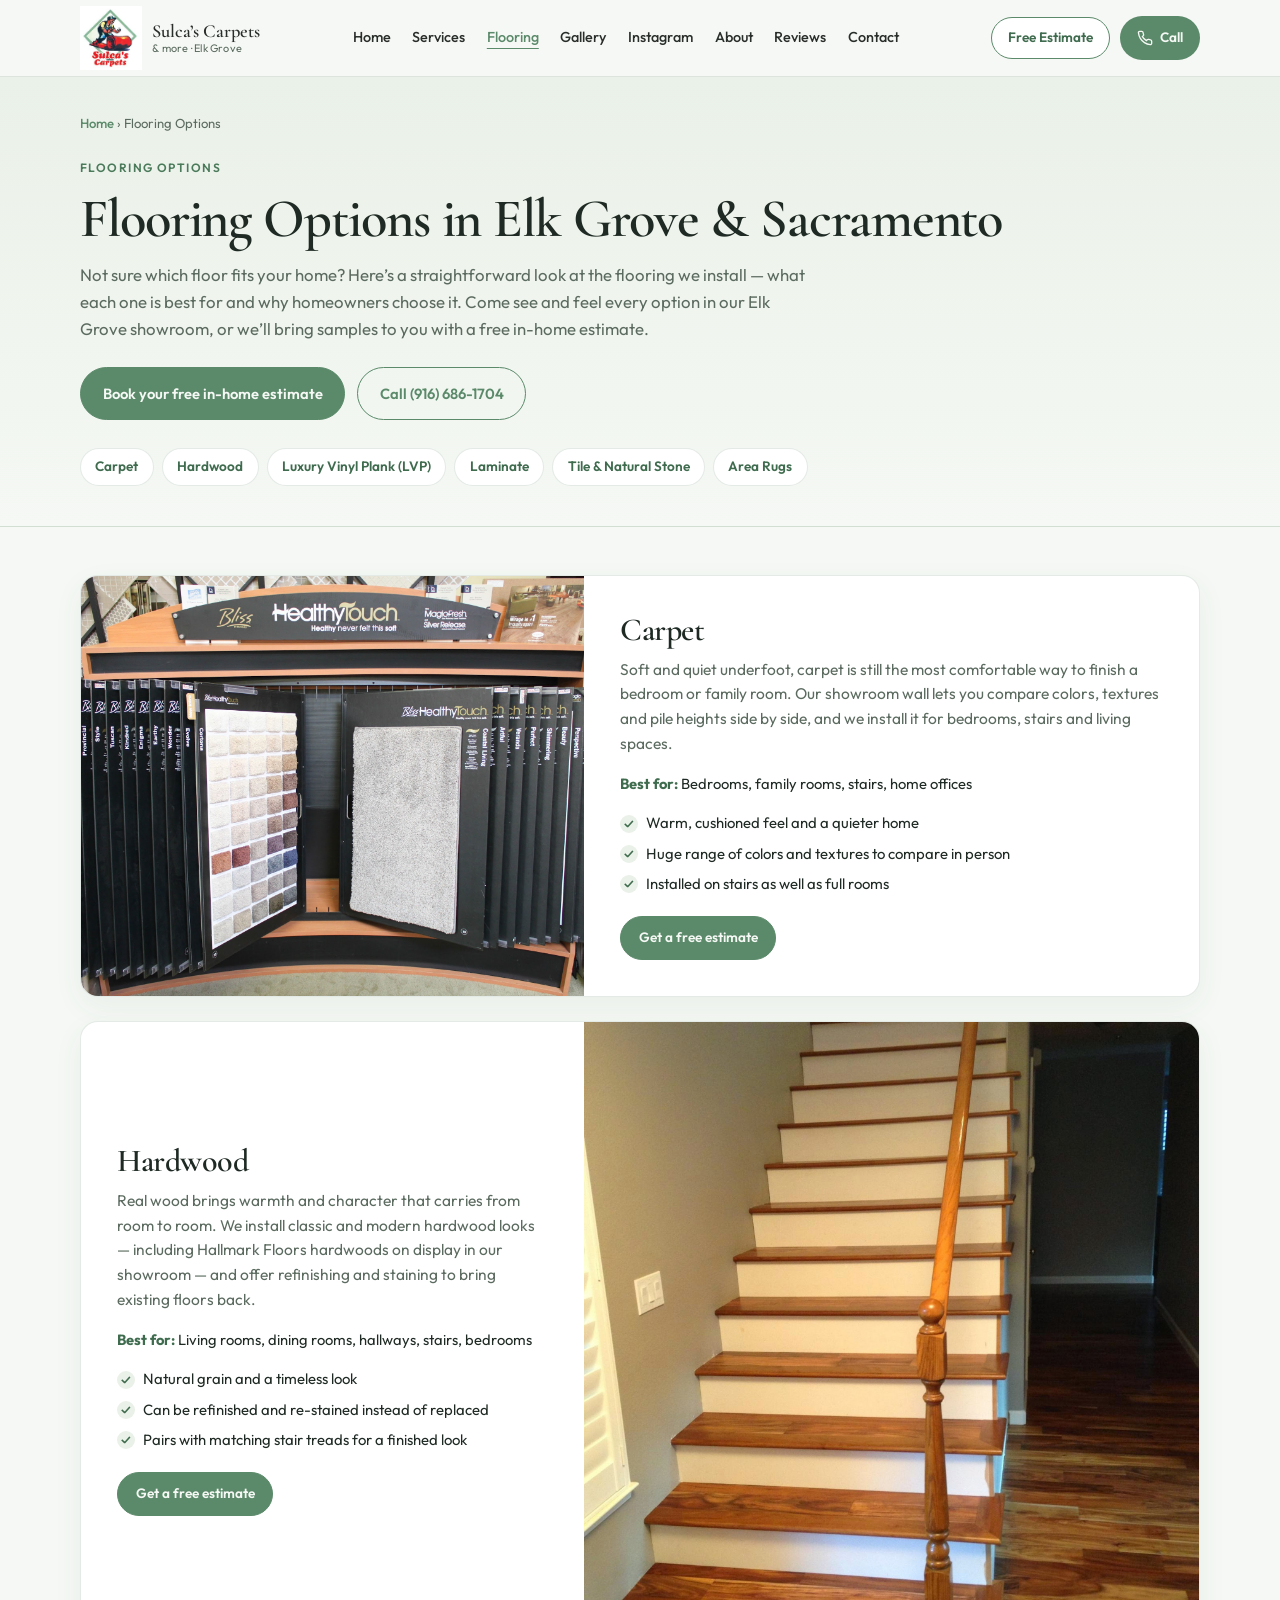
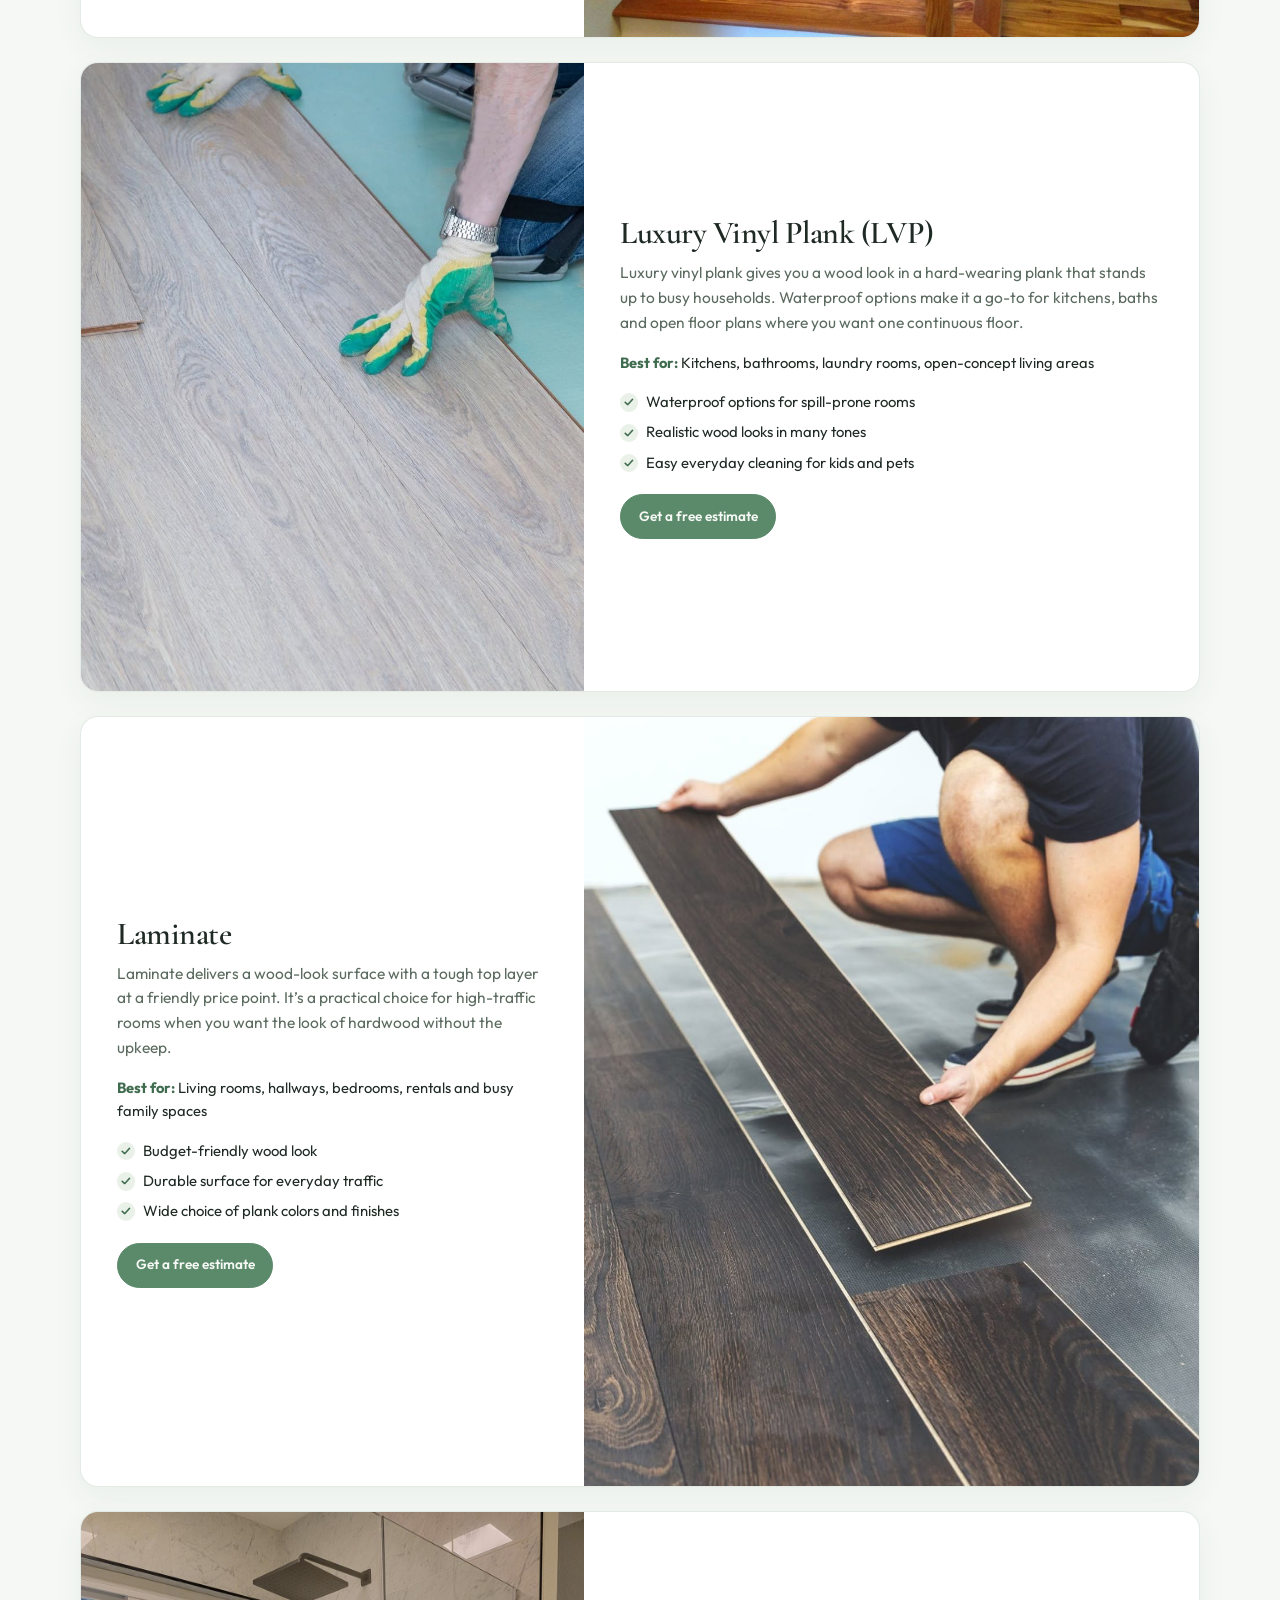
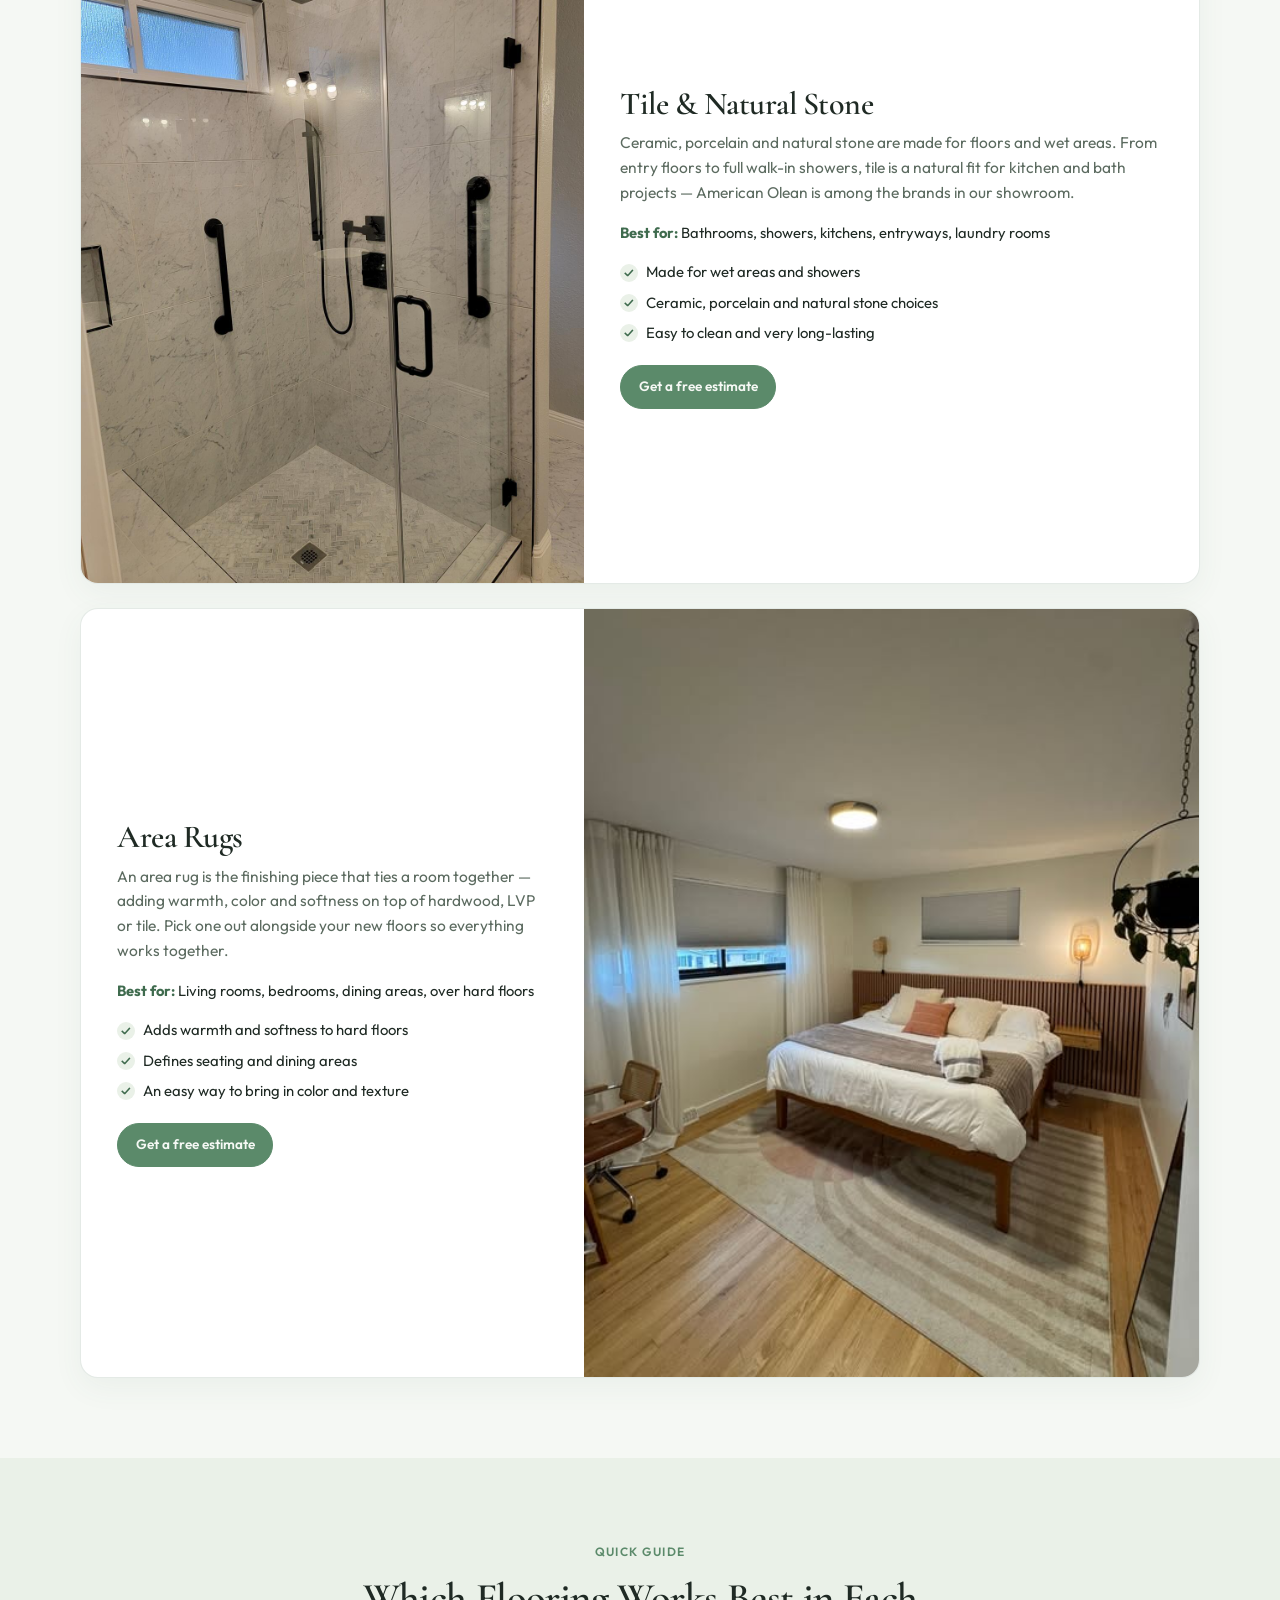
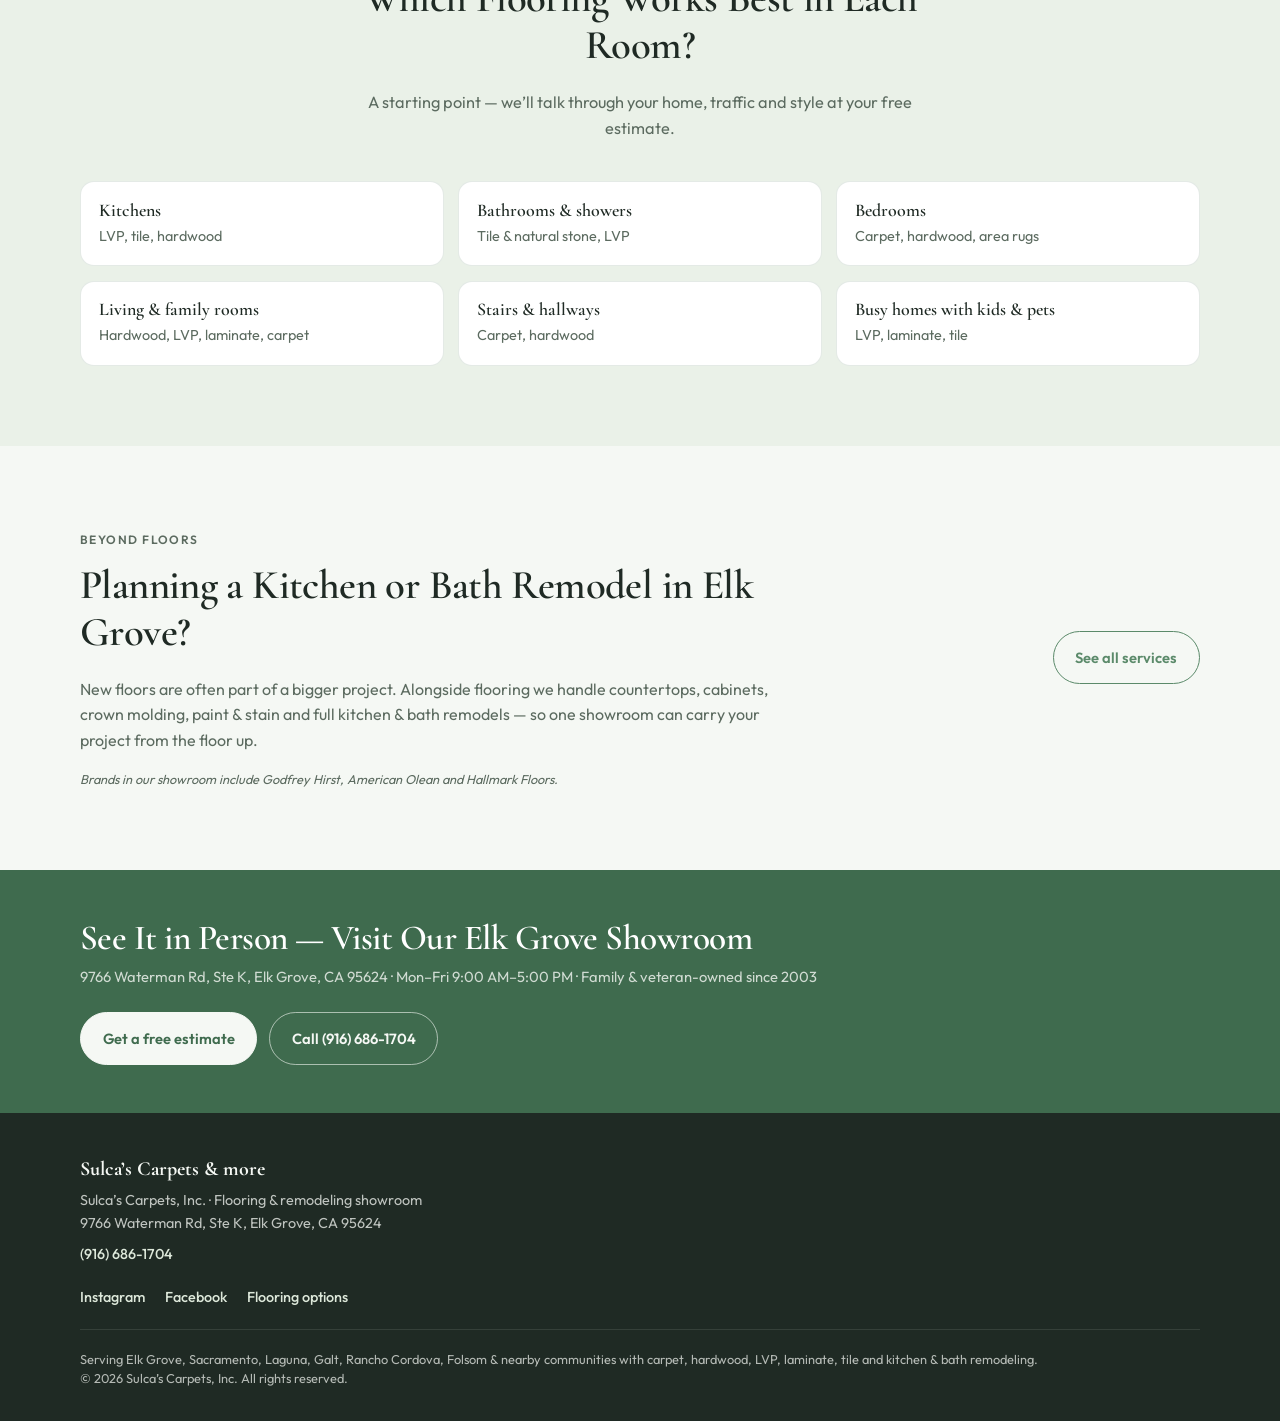
==== flooring.html @ c8765b87 "Add Flooring Options page, shared estimate-form binding, CTA styles, sitemap entry" ====
<!DOCTYPE html>
<html lang="en">
<head>
  <meta charset="UTF-8" />
  <meta name="viewport" content="width=device-width, initial-scale=1.0" />
  <meta name="referrer" content="strict-origin-when-cross-origin" />
  <!-- Remove this noindex tag when sulcascarpets.com is connected -->
  <meta name="robots" content="noindex" />
  <title>Flooring Options in Elk Grove &amp; Sacramento | Sulca's Carpets</title>
  <meta name="description" content="Compare carpet, hardwood, luxury vinyl plank, laminate, tile &amp; stone and area rugs at Sulca's Carpets in Elk Grove. Free in-home estimates across Sacramento." />
  <link rel="canonical" href="https://sulcascarpets.com/flooring.html" />

  <meta name="geo.region" content="US-CA" />
  <meta name="geo.placename" content="Elk Grove" />
  <meta name="geo.position" content="38.403346;-121.353083" />
  <meta name="ICBM" content="38.403346, -121.353083" />

  <meta property="og:type" content="website" />
  <meta property="og:site_name" content="Sulca's Carpets" />
  <meta property="og:locale" content="en_US" />
  <meta property="og:url" content="https://sulcascarpets.com/flooring.html" />
  <meta property="og:title" content="Flooring Options in Elk Grove &amp; Sacramento | Sulca's Carpets" />
  <meta property="og:description" content="Carpet, hardwood, LVP, laminate, tile &amp; stone and area rugs — what each floor is best for, from a family-owned Elk Grove showroom since 2003." />
  <meta property="og:image" content="https://sulcascarpets.com/images/hero-1.jpg" />
  <meta property="og:image:width" content="2000" />
  <meta property="og:image:height" content="1333" />
  <meta property="og:image:alt" content="Carpet sample wall in the Sulca's Carpets showroom in Elk Grove" />
  <meta name="twitter:card" content="summary_large_image" />
  <meta name="twitter:title" content="Flooring Options in Elk Grove &amp; Sacramento | Sulca's Carpets" />
  <meta name="twitter:description" content="Carpet, hardwood, LVP, laminate, tile &amp; stone and area rugs — what each floor is best for, from a family-owned Elk Grove showroom since 2003." />
  <meta name="twitter:image" content="https://sulcascarpets.com/images/hero-1.jpg" />

  <meta name="theme-color" content="#3f6b4e" />
  <link rel="icon" type="image/png" href="images/logo-sulcas.png" />
  <link rel="apple-touch-icon" href="images/logo-sulcas.png" />

  <script type="application/ld+json">
  {
    "@context": "https://schema.org",
    "@graph": [
      {
        "@type": "BreadcrumbList",
        "itemListElement": [
          {
            "@type": "ListItem",
            "position": 1,
            "name": "Home",
            "item": "https://sulcascarpets.com/"
          },
          {
            "@type": "ListItem",
            "position": 2,
            "name": "Flooring Options",
            "item": "https://sulcascarpets.com/flooring.html"
          }
        ]
      },
      {
        "@type": "Service",
        "@id": "https://sulcascarpets.com/flooring.html#service",
        "name": "Flooring sales & installation",
        "serviceType": "Flooring installation",
        "url": "https://sulcascarpets.com/flooring.html",
        "provider": {
          "@type": [
            "HomeAndConstructionBusiness",
            "FlooringContractor"
          ],
          "@id": "https://sulcascarpets.com/#business",
          "name": "Sulca's Carpets",
          "url": "https://sulcascarpets.com/",
          "telephone": "+1-916-686-1704",
          "address": {
            "@type": "PostalAddress",
            "streetAddress": "9766 Waterman Rd, Ste K",
            "addressLocality": "Elk Grove",
            "addressRegion": "CA",
            "postalCode": "95624",
            "addressCountry": "US"
          }
        },
        "areaServed": [
          {
            "@type": "City",
            "name": "Elk Grove, CA"
          },
          {
            "@type": "City",
            "name": "Sacramento, CA"
          },
          {
            "@type": "City",
            "name": "Laguna, CA"
          },
          {
            "@type": "City",
            "name": "Galt, CA"
          },
          {
            "@type": "City",
            "name": "Rancho Cordova, CA"
          },
          {
            "@type": "City",
            "name": "Folsom, CA"
          }
        ],
        "hasOfferCatalog": {
          "@type": "OfferCatalog",
          "name": "Flooring Options",
          "itemListElement": [
            {
              "@type": "Offer",
              "itemOffered": {
                "@type": "Service",
                "name": "Carpet",
                "description": "Soft and quiet underfoot, carpet is still the most comfortable way to finish a bedroom or family room. Our showroom wall lets you compare colors, textures and pile heights side by side, and we install it for bedrooms, stairs and living spaces.",
                "url": "https://sulcascarpets.com/flooring.html#carpet",
                "image": "https://sulcascarpets.com/images/hero-1.jpg"
              }
            },
            {
              "@type": "Offer",
              "itemOffered": {
                "@type": "Service",
                "name": "Hardwood",
                "description": "Real wood brings warmth and character that carries from room to room. We install classic and modern hardwood looks — including Hallmark Floors hardwoods on display in our showroom — and offer refinishing and staining to bring existing floors back.",
                "url": "https://sulcascarpets.com/flooring.html#hardwood",
                "image": "https://sulcascarpets.com/images/gallery-01.jpg"
              }
            },
            {
              "@type": "Offer",
              "itemOffered": {
                "@type": "Service",
                "name": "Luxury Vinyl Plank (LVP)",
                "description": "Luxury vinyl plank gives you a wood look in a hard-wearing plank that stands up to busy households. Waterproof options make it a go-to for kitchens, baths and open floor plans where you want one continuous floor.",
                "url": "https://sulcascarpets.com/flooring.html#lvp",
                "image": "https://sulcascarpets.com/images/fb-01.jpg"
              }
            },
            {
              "@type": "Offer",
              "itemOffered": {
                "@type": "Service",
                "name": "Laminate",
                "description": "Laminate delivers a wood-look surface with a tough top layer at a friendly price point. It’s a practical choice for high-traffic rooms when you want the look of hardwood without the upkeep.",
                "url": "https://sulcascarpets.com/flooring.html#laminate",
                "image": "https://sulcascarpets.com/images/fb-06.jpg"
              }
            },
            {
              "@type": "Offer",
              "itemOffered": {
                "@type": "Service",
                "name": "Tile & Natural Stone",
                "description": "Ceramic, porcelain and natural stone are made for floors and wet areas. From entry floors to full walk-in showers, tile is a natural fit for kitchen and bath projects — American Olean is among the brands in our showroom.",
                "url": "https://sulcascarpets.com/flooring.html#tile",
                "image": "https://sulcascarpets.com/images/gallery-06.jpg"
              }
            },
            {
              "@type": "Offer",
              "itemOffered": {
                "@type": "Service",
                "name": "Area Rugs",
                "description": "An area rug is the finishing piece that ties a room together — adding warmth, color and softness on top of hardwood, LVP or tile. Pick one out alongside your new floors so everything works together.",
                "url": "https://sulcascarpets.com/flooring.html#area-rugs",
                "image": "https://sulcascarpets.com/images/ig-04.jpg"
              }
            }
          ]
        }
      }
    ]
  }
  </script>
  <link rel="preconnect" href="https://fonts.googleapis.com" />
  <link rel="preconnect" href="https://fonts.gstatic.com" crossorigin />
  <link href="https://fonts.googleapis.com/css2?family=Cormorant+Garamond:ital,wght@0,500;0,600;0,700;1,500;1,600&family=Outfit:wght@300;400;500;600;700&display=swap" rel="stylesheet" />
  <link rel="stylesheet" href="styles.css?v=cta1" />
</head>
<body>
  <!-- Sticky header -->
  <header class="site-header" id="top">
    <div class="header-inner">
      <a href="index.html#home" class="logo" aria-label="Sulca's Carpets home">
        <img src="images/logo-sulcas.png" alt="Sulca's Carpets logo — Elk Grove flooring store" class="logo-img" width="306" height="317" />
        <span class="logo-text">
          <strong>Sulca’s Carpets</strong>
          <small>&amp; more · Elk Grove</small>
        </span>
      </a>

      <nav class="nav-desktop" aria-label="Primary">
        <a href="index.html#home">Home</a>
        <a href="index.html#services">Services</a>
        <a href="flooring.html" aria-current="page">Flooring</a>
        <a href="index.html#gallery">Gallery</a>
        <a href="index.html#instagram">Instagram</a>
        <a href="index.html#about">About</a>
        <a href="index.html#reviews">Reviews</a>
        <a href="index.html#contact">Contact</a>
      </nav>

      <div class="header-actions">
        <a class="btn btn-estimate" href="index.html#contact">Free Estimate</a>
        <a class="btn btn-call" href="tel:+19166861704">
          <svg width="16" height="16" viewBox="0 0 24 24" fill="none" stroke="currentColor" stroke-width="2" aria-hidden="true"><path d="M22 16.92v3a2 2 0 0 1-2.18 2 19.79 19.79 0 0 1-8.63-3.07 19.5 19.5 0 0 1-6-6 19.79 19.79 0 0 1-3.07-8.67A2 2 0 0 1 4.11 2h3a2 2 0 0 1 2 1.72c.127.96.361 1.903.7 2.81a2 2 0 0 1-.45 2.11L8.09 9.91a16 16 0 0 0 6 6l1.27-1.27a2 2 0 0 1 2.11-.45c.907.339 1.85.573 2.81.7A2 2 0 0 1 22 16.92z"/></svg>
          Call
        </a>
        <button class="nav-toggle" id="navToggle" aria-label="Open menu" aria-expanded="false" aria-controls="mobileNav">
          <span></span><span></span><span></span>
        </button>
      </div>
    </div>

    <nav class="nav-mobile" id="mobileNav" aria-label="Mobile" hidden>
      <a href="index.html#home">Home</a>
      <a href="index.html#services">Services</a>
      <a href="flooring.html" aria-current="page">Flooring</a>
      <a href="index.html#gallery">Gallery</a>
      <a href="index.html#instagram">Instagram</a>
      <a href="index.html#about">About</a>
      <a href="index.html#reviews">Reviews</a>
      <a href="index.html#contact">Contact</a>
      <a class="btn btn-outline btn-block" href="index.html#contact">Book a free in-home estimate</a>
      <a class="btn btn-primary btn-block" href="tel:+19166861704">Call (916) 686-1704</a>
    </nav>
  </header>

  <main>
    <!-- Page hero -->
    <section class="page-hero">
      <div class="container">
        <nav class="breadcrumb" aria-label="Breadcrumb">
          <a href="index.html">Home</a> <span aria-hidden="true">›</span> <span aria-current="page">Flooring Options</span>
        </nav>
        <p class="eyebrow">Flooring options</p>
        <h1>Flooring Options in Elk Grove &amp; Sacramento</h1>
        <p class="page-lead">
          Not sure which floor fits your home? Here’s a straightforward look at the flooring we install — what each one is
          best for and why homeowners choose it. Come see and feel every option in our Elk Grove showroom, or we’ll bring
          samples to you with a free in-home estimate.
        </p>
        <div class="page-hero-ctas">
          <a class="btn btn-primary" href="index.html#contact">Book your free in-home estimate</a>
          <a class="btn btn-outline" href="tel:+19166861704">Call (916) 686-1704</a>
        </div>
        <nav class="floor-chips" aria-label="Flooring types">
          <a href="#carpet">Carpet</a>
          <a href="#hardwood">Hardwood</a>
          <a href="#lvp">Luxury Vinyl Plank (LVP)</a>
          <a href="#laminate">Laminate</a>
          <a href="#tile">Tile &amp; Natural Stone</a>
          <a href="#area-rugs">Area Rugs</a>
        </nav>
      </div>
    </section>

    <!-- Flooring cards -->
    <section class="section floor-section">
      <div class="container floor-list">
        <article class="floor-card" id="carpet">
          <div class="floor-card-media">
            <img src="images/hero-1.jpg" alt="Carpet sample wall in the Sulca's Carpets flooring showroom, Elk Grove" loading="lazy" width="2000" height="1333" />
          </div>
          <div class="floor-card-body">
            <h2>Carpet</h2>
            <p>Soft and quiet underfoot, carpet is still the most comfortable way to finish a bedroom or family room. Our showroom wall lets you compare colors, textures and pile heights side by side, and we install it for bedrooms, stairs and living spaces.</p>
            <p class="floor-best"><strong>Best for:</strong> Bedrooms, family rooms, stairs, home offices</p>
            <ul class="floor-benefits">
                <li>Warm, cushioned feel and a quieter home</li>
                <li>Huge range of colors and textures to compare in person</li>
                <li>Installed on stairs as well as full rooms</li>
            </ul>
            <a class="btn btn-primary btn-sm" href="index.html#contact">Get a free estimate</a>
          </div>
        </article>
        <article class="floor-card" id="hardwood">
          <div class="floor-card-media">
            <img src="images/gallery-01.jpg" alt="Hardwood staircase and hallway flooring installed by Sulca's Carpets" loading="lazy" width="2000" height="2000" />
          </div>
          <div class="floor-card-body">
            <h2>Hardwood</h2>
            <p>Real wood brings warmth and character that carries from room to room. We install classic and modern hardwood looks — including Hallmark Floors hardwoods on display in our showroom — and offer refinishing and staining to bring existing floors back.</p>
            <p class="floor-best"><strong>Best for:</strong> Living rooms, dining rooms, hallways, stairs, bedrooms</p>
            <ul class="floor-benefits">
                <li>Natural grain and a timeless look</li>
                <li>Can be refinished and re-stained instead of replaced</li>
                <li>Pairs with matching stair treads for a finished look</li>
            </ul>
            <a class="btn btn-primary btn-sm" href="index.html#contact">Get a free estimate</a>
          </div>
        </article>
        <article class="floor-card" id="lvp">
          <div class="floor-card-media">
            <img src="images/fb-01.jpg" alt="Installer laying light gray luxury vinyl plank (LVP) flooring" loading="lazy" width="891" height="1113" />
          </div>
          <div class="floor-card-body">
            <h2>Luxury Vinyl Plank (LVP)</h2>
            <p>Luxury vinyl plank gives you a wood look in a hard-wearing plank that stands up to busy households. Waterproof options make it a go-to for kitchens, baths and open floor plans where you want one continuous floor.</p>
            <p class="floor-best"><strong>Best for:</strong> Kitchens, bathrooms, laundry rooms, open-concept living areas</p>
            <ul class="floor-benefits">
                <li>Waterproof options for spill-prone rooms</li>
                <li>Realistic wood looks in many tones</li>
                <li>Easy everyday cleaning for kids and pets</li>
            </ul>
            <a class="btn btn-primary btn-sm" href="index.html#contact">Get a free estimate</a>
          </div>
        </article>
        <article class="floor-card" id="laminate">
          <div class="floor-card-media">
            <img src="images/fb-06.jpg" alt="Dark wood-look plank flooring being installed" loading="lazy" width="1057" height="1321" />
          </div>
          <div class="floor-card-body">
            <h2>Laminate</h2>
            <p>Laminate delivers a wood-look surface with a tough top layer at a friendly price point. It’s a practical choice for high-traffic rooms when you want the look of hardwood without the upkeep.</p>
            <p class="floor-best"><strong>Best for:</strong> Living rooms, hallways, bedrooms, rentals and busy family spaces</p>
            <ul class="floor-benefits">
                <li>Budget-friendly wood look</li>
                <li>Durable surface for everyday traffic</li>
                <li>Wide choice of plank colors and finishes</li>
            </ul>
            <a class="btn btn-primary btn-sm" href="index.html#contact">Get a free estimate</a>
          </div>
        </article>
        <article class="floor-card" id="tile">
          <div class="floor-card-media">
            <img src="images/gallery-06.jpg" alt="Walk-in shower with marble tile from a bathroom remodel by Sulca's Carpets" loading="lazy" width="1200" height="1600" />
          </div>
          <div class="floor-card-body">
            <h2>Tile &amp; Natural Stone</h2>
            <p>Ceramic, porcelain and natural stone are made for floors and wet areas. From entry floors to full walk-in showers, tile is a natural fit for kitchen and bath projects — American Olean is among the brands in our showroom.</p>
            <p class="floor-best"><strong>Best for:</strong> Bathrooms, showers, kitchens, entryways, laundry rooms</p>
            <ul class="floor-benefits">
                <li>Made for wet areas and showers</li>
                <li>Ceramic, porcelain and natural stone choices</li>
                <li>Easy to clean and very long-lasting</li>
            </ul>
            <a class="btn btn-primary btn-sm" href="index.html#contact">Get a free estimate</a>
          </div>
        </article>
        <article class="floor-card" id="area-rugs">
          <div class="floor-card-media">
            <img src="images/ig-04.jpg" alt="Bedroom with light wood flooring and an area rug, flooring by Sulca's Carpets" loading="lazy" width="512" height="640" />
          </div>
          <div class="floor-card-body">
            <h2>Area Rugs</h2>
            <p>An area rug is the finishing piece that ties a room together — adding warmth, color and softness on top of hardwood, LVP or tile. Pick one out alongside your new floors so everything works together.</p>
            <p class="floor-best"><strong>Best for:</strong> Living rooms, bedrooms, dining areas, over hard floors</p>
            <ul class="floor-benefits">
                <li>Adds warmth and softness to hard floors</li>
                <li>Defines seating and dining areas</li>
                <li>An easy way to bring in color and texture</li>
            </ul>
            <a class="btn btn-primary btn-sm" href="index.html#contact">Get a free estimate</a>
          </div>
        </article>
      </div>
    </section>

    <!-- Room guide -->
    <section class="section section-alt">
      <div class="container">
        <header class="section-head">
          <p class="eyebrow">Quick guide</p>
          <h2>Which Flooring Works Best in Each Room?</h2>
          <p class="section-lead">A starting point — we’ll talk through your home, traffic and style at your free estimate.</p>
        </header>
        <div class="room-grid">
          <div class="room-card"><h3>Kitchens</h3><p>LVP, tile, hardwood</p></div>
          <div class="room-card"><h3>Bathrooms &amp; showers</h3><p>Tile &amp; natural stone, LVP</p></div>
          <div class="room-card"><h3>Bedrooms</h3><p>Carpet, hardwood, area rugs</p></div>
          <div class="room-card"><h3>Living &amp; family rooms</h3><p>Hardwood, LVP, laminate, carpet</p></div>
          <div class="room-card"><h3>Stairs &amp; hallways</h3><p>Carpet, hardwood</p></div>
          <div class="room-card"><h3>Busy homes with kids &amp; pets</h3><p>LVP, laminate, tile</p></div>
        </div>
      </div>
    </section>

    <!-- Remodel note -->
    <section class="section">
      <div class="container remodel-note">
        <div>
          <p class="eyebrow">Beyond floors</p>
          <h2>Planning a Kitchen or Bath Remodel in Elk Grove?</h2>
          <p>
            New floors are often part of a bigger project. Alongside flooring we handle countertops, cabinets, crown molding,
            paint &amp; stain and full kitchen &amp; bath remodels — so one showroom can carry your project from the floor up.
          </p>
          <p class="dealer-note left">Brands in our showroom include Godfrey Hirst, American Olean and Hallmark Floors.</p>
        </div>
        <a class="btn btn-outline" href="index.html#services">See all services</a>
      </div>
    </section>

    <!-- Closing CTA -->
    <section class="cta-band">
      <div class="container cta-band-inner">
        <div>
          <h2>See It in Person — Visit Our Elk Grove Showroom</h2>
          <p>9766 Waterman Rd, Ste K, Elk Grove, CA 95624 · Mon–Fri 9:00 AM–5:00 PM · Family &amp; veteran-owned since 2003</p>
        </div>
        <div class="cta-band-actions">
          <a class="btn btn-light" href="index.html#contact">Get a free estimate</a>
          <a class="btn btn-outline-light" href="tel:+19166861704">Call (916) 686-1704</a>
        </div>
      </div>
    </section>
  </main>

  <footer class="site-footer">
    <div class="container footer-inner">
      <div class="footer-brand">
        <strong>Sulca’s Carpets &amp; more</strong>
        <p>Sulca’s Carpets, Inc. · Flooring &amp; remodeling showroom<br />9766 Waterman Rd, Ste K, Elk Grove, CA 95624</p>
        <a href="tel:+19166861704">(916) 686-1704</a>
      </div>
      <div class="footer-social">
        <a href="https://www.instagram.com/sulcascarpets/" target="_blank" rel="noopener noreferrer">Instagram</a>
        <a href="https://www.facebook.com/sulcascarpets" target="_blank" rel="noopener noreferrer">Facebook</a>
        <a href="flooring.html">Flooring options</a>
      </div>
      <p class="footer-area">
        Serving Elk Grove, Sacramento, Laguna, Galt, Rancho Cordova, Folsom &amp; nearby communities with carpet,
        hardwood, LVP, laminate, tile and kitchen &amp; bath remodeling.<br />
        © <span id="year">2026</span> Sulca’s Carpets, Inc. All rights reserved.
      </p>
    </div>
  </footer>


  <script src="script.js?v=cta1"></script>
</body>
</html>
---- styles.css ----
/* Sulca’s Carpets — website styles
   Light sage green modern theme; soft sage accents, charcoal-green text */

:root {
  --cream: #f5f8f4;
  --cream-deep: #eaf1e8;
  --sand: #dde8da;
  --oak: #8fae94;
  --walnut: #4f6656;
  --charcoal: #2a2e2b;
  --ink: #1f2a24;
  --forest: #5b8a6a;
  --forest-deep: #3f6b4e;
  --moss: #a9c6a8;
  --gold: #4a7a5a;
  --white: #ffffff;
  --muted: #5c6b60;
  --line: rgba(63, 107, 78, 0.14);
  --shadow: 0 12px 40px rgba(63, 107, 78, 0.10);
  --radius: 14px;
  --header-h: 76px;
  --font-serif: "Cormorant Garamond", Georgia, serif;
  --font-sans: "Outfit", system-ui, sans-serif;
  --ease: cubic-bezier(0.22, 1, 0.36, 1);
}

*, *::before, *::after { box-sizing: border-box; }

html {
  scroll-behavior: smooth;
  scroll-padding-top: calc(var(--header-h) + 12px);
}

body {
  margin: 0;
  font-family: var(--font-sans);
  font-weight: 400;
  color: var(--ink);
  background: var(--cream);
  line-height: 1.6;
  -webkit-font-smoothing: antialiased;
  text-rendering: optimizeLegibility;
}

img { max-width: 100%; display: block; height: auto; }
a { color: var(--forest); text-decoration-thickness: 1px; text-underline-offset: 3px; }
a:hover { color: var(--forest-deep); }

h1, h2, h3 {
  font-family: var(--font-serif);
  font-weight: 600;
  line-height: 1.15;
  color: var(--ink);
  margin: 0 0 0.5em;
}

h1 { font-size: clamp(2.15rem, 6.5vw, 3.6rem); letter-spacing: -0.02em; }
h2 { font-size: clamp(1.75rem, 4.5vw, 2.55rem); letter-spacing: -0.015em; }
h3 { font-size: 1.25rem; }

p { margin: 0 0 1rem; }
p:last-child { margin-bottom: 0; }

.container {
  width: min(1120px, calc(100% - 2rem));
  margin-inline: auto;
}

/* —— Header —— */
.site-header {
  position: sticky;
  top: 0;
  z-index: 900;
  background: rgba(245, 248, 244, 0.94);
  backdrop-filter: blur(14px);
  -webkit-backdrop-filter: blur(14px);
  border-bottom: 1px solid var(--line);
}

.header-inner {
  width: min(1120px, calc(100% - 1.5rem));
  margin-inline: auto;
  display: flex;
  align-items: center;
  justify-content: space-between;
  gap: 1rem;
  min-height: var(--header-h);
}

.logo {
  display: flex;
  align-items: center;
  gap: 0.65rem;
  text-decoration: none;
  color: inherit;
}

.logo-img {
  height: 56px;
  width: auto;
  max-width: 72px;
  object-fit: contain;
  flex-shrink: 0;
  display: block;
}

@media (min-width: 700px) {
  .logo-img {
    height: 64px;
    max-width: 88px;
  }
}

.logo-text {
  display: flex;
  flex-direction: column;
  line-height: 1.15;
}

.logo-text strong {
  font-family: var(--font-serif);
  font-size: 1.15rem;
  font-weight: 600;
  color: var(--charcoal);
}

.logo-text small {
  font-size: 0.68rem;
  color: var(--muted);
  font-weight: 400;
  letter-spacing: 0.02em;
}

.nav-desktop {
  display: none;
  gap: 1.35rem;
}

.nav-desktop a {
  text-decoration: none;
  color: var(--charcoal);
  font-size: 0.9rem;
  font-weight: 500;
  transition: color 0.2s var(--ease);
}

.nav-desktop a:hover { color: var(--forest); }

.header-actions {
  display: flex;
  align-items: center;
  gap: 0.6rem;
}

.nav-toggle {
  width: 42px;
  height: 42px;
  border: 1px solid var(--line);
  border-radius: 10px;
  background: var(--white);
  display: flex;
  flex-direction: column;
  align-items: center;
  justify-content: center;
  gap: 5px;
  cursor: pointer;
  padding: 0;
}

.nav-toggle span {
  display: block;
  width: 18px;
  height: 2px;
  background: var(--charcoal);
  border-radius: 2px;
  transition: transform 0.25s var(--ease), opacity 0.2s;
}

.nav-toggle[aria-expanded="true"] span:nth-child(1) {
  transform: translateY(7px) rotate(45deg);
}
.nav-toggle[aria-expanded="true"] span:nth-child(2) { opacity: 0; }
.nav-toggle[aria-expanded="true"] span:nth-child(3) {
  transform: translateY(-7px) rotate(-45deg);
}

.nav-mobile {
  display: flex;
  flex-direction: column;
  gap: 0.25rem;
  padding: 0.5rem 1rem 1.25rem;
  border-top: 1px solid var(--line);
  background: var(--cream);
}

.nav-mobile[hidden] { display: none; }

.nav-mobile a:not(.btn) {
  text-decoration: none;
  color: var(--charcoal);
  font-weight: 500;
  padding: 0.75rem 0.5rem;
  border-radius: 8px;
}

.nav-mobile a:not(.btn):hover { background: var(--cream-deep); }

/* —— Buttons —— */
.btn {
  display: inline-flex;
  align-items: center;
  justify-content: center;
  gap: 0.45rem;
  font-family: var(--font-sans);
  font-size: 0.92rem;
  font-weight: 600;
  padding: 0.85rem 1.35rem;
  border-radius: 999px;
  border: 1.5px solid transparent;
  cursor: pointer;
  text-decoration: none;
  transition: background 0.2s var(--ease), color 0.2s, border-color 0.2s, transform 0.15s;
  white-space: nowrap;
}

.btn:active { transform: scale(0.98); }

.btn-primary {
  background: var(--forest);
  color: var(--cream);
  border-color: var(--forest);
}
.btn-primary:hover {
  background: var(--forest-deep);
  color: var(--cream);
  border-color: var(--forest-deep);
}

.btn-outline {
  background: transparent;
  color: var(--forest);
  border-color: var(--forest);
}
.btn-outline:hover {
  background: var(--forest);
  color: var(--cream);
}

.btn-ghost {
  background: transparent;
  color: var(--charcoal);
  border-color: var(--line);
}
.btn-ghost:hover { border-color: var(--charcoal); color: var(--ink); }

.btn-call {
  background: var(--forest);
  color: var(--cream);
  padding: 0.65rem 1rem;
  font-size: 0.85rem;
}
.btn-call:hover {
  background: var(--forest-deep);
  color: var(--cream);
}

.btn-sm { padding: 0.65rem 1.1rem; font-size: 0.85rem; }
.btn-block { width: 100%; }

/* —— Hero (split layout, arched photo) —— */
.hero {
  position: relative;
  background: var(--cream);
  padding: 3rem 0 4rem;
  overflow: hidden;
}

.hero-layout {
  display: grid;
  grid-template-columns: 1fr;
  gap: 3rem;
  align-items: center;
}

.hero-content { max-width: 600px; }

.eyebrow {
  display: inline-block;
  font-size: 0.75rem;
  font-weight: 600;
  letter-spacing: 0.12em;
  text-transform: uppercase;
  color: var(--gold);
  margin-bottom: 0.85rem;
}

.hero-eyebrow {
  display: flex;
  align-items: center;
  gap: 0.75rem;
  color: var(--forest-deep);
  font-size: 0.72rem;
  letter-spacing: 0.16em;
  margin-bottom: 1.25rem;
}
.hero-eyebrow::before {
  content: "";
  flex: 0 0 28px;
  height: 1px;
  background: var(--forest);
}

.hero-badge {
  display: flex;
  flex-wrap: wrap;
  align-items: center;
  gap: 0.6rem 0.9rem;
  margin: 0 0 1.4rem;
}
.hero-badge-pill {
  display: inline-flex;
  align-items: center;
  gap: 0.5rem;
  background: var(--forest-deep);
  color: #fff;
  font-weight: 700;
  font-size: 0.95rem;
  letter-spacing: 0.02em;
  padding: 0.5rem 1rem;
  border-radius: 999px;
  box-shadow: 0 4px 14px rgba(63,107,78,0.25);
}
.hero-badge-pill svg { color: #e8c766; flex: none; }
.hero-badge-since {
  font-size: 0.9rem;
  font-weight: 600;
  color: var(--forest-deep);
}

.hero h1 {
  font-size: clamp(2.5rem, 8.5vw, 4.15rem);
  font-weight: 600;
  line-height: 1.02;
  letter-spacing: -0.025em;
  color: var(--ink);
  margin-bottom: 1.25rem;
}
.hero h1 em {
  font-style: italic;
  font-weight: 600;
  color: var(--forest);
}

.hero-sub {
  font-size: 1.05rem;
  font-weight: 400;
  color: var(--muted);
  max-width: 32em;
  margin: 0 0 1.85rem;
}

.hero-ctas {
  display: flex;
  flex-wrap: wrap;
  gap: 0.75rem;
  margin-bottom: 1.75rem;
}
.hero-ctas .btn { border-radius: 6px; }
.hero .btn-outline {
  background: var(--white);
  color: var(--ink);
  border-color: var(--line);
}
.hero .btn-outline:hover {
  background: var(--forest);
  color: var(--cream);
  border-color: var(--forest);
}

.hero-address {
  display: flex;
  align-items: center;
  gap: 0.75rem;
  font-size: 0.85rem;
  color: var(--muted);
  margin: 0;
}
.hero-address strong {
  display: block;
  color: var(--ink);
  font-weight: 600;
  font-size: 0.85rem;
}
.hero-address-line { display: block; font-size: 0.82rem; }
.hero-address-icon {
  flex: 0 0 34px;
  width: 34px;
  height: 34px;
  border-radius: 50%;
  background: var(--sand);
  color: var(--forest-deep);
  display: grid;
  place-items: center;
}

.hero-media {
  position: relative;
  padding: 18px 0 0 18px;
  margin-bottom: 1.5rem;
}
.hero-arch {
  position: absolute;
  top: 0;
  left: 0;
  right: 18px;
  bottom: 18px;
  border: 1.5px solid var(--moss);
  border-radius: 240px 240px 16px 16px;
  pointer-events: none;
}
.hero-photo {
  position: relative;
  width: 100%;
  aspect-ratio: 4 / 3.4;
  object-fit: cover;
  border-radius: 240px 240px 16px 16px;
  box-shadow: var(--shadow);
}
.hero-rating {
  position: absolute;
  left: 0;
  bottom: -1.5rem;
  display: flex;
  flex-direction: column;
  gap: 0.2rem;
  background: var(--white);
  border-radius: 10px;
  padding: 1rem 1.15rem;
  min-width: 170px;
  box-shadow: 0 18px 40px rgba(31, 42, 36, 0.16);
}
.hero-stars {
  color: var(--forest);
  font-size: 0.85rem;
  letter-spacing: 0.12em;
}
.hero-rating strong {
  font-family: var(--font-serif);
  font-size: 1.45rem;
  line-height: 1.1;
  color: var(--ink);
}
.hero-rating-caption { font-size: 0.78rem; color: var(--muted); }

@media (max-width: 820px) {
  .hero-photo { border-radius: 160px 160px 14px 14px; }
  .hero-arch { border-radius: 160px 160px 14px 14px; }
  .hero-rating { min-width: 0; padding: 0.8rem 1rem; }
  .hero-rating strong { font-size: 1.25rem; }
  .hero-badge-pill { font-size: 0.85rem; padding: 0.45rem 0.85rem; }
  .hero-badge-since { font-size: 0.8rem; }
}

@media (min-width: 821px) {
  .hero { padding: 3.5rem 0 4.5rem; }
  .hero-content { max-width: 620px; }
  .hero-layout {
    grid-template-columns: 1.25fr 1fr;
    gap: 3rem;
  }
  .hero-media { margin-bottom: 0; padding: 22px 0 0 22px; }
  .hero-arch { right: 22px; bottom: 22px; }
  .hero-photo { aspect-ratio: 4 / 4.2; max-height: 600px; }
  .hero-rating { left: -2rem; bottom: 2.5rem; }
}

/* —— Trust strip —— */
.trust-strip {
  background: var(--cream-deep);
  color: var(--ink);
  border-top: 1px solid var(--line);
  border-bottom: 1px solid var(--line);
  padding: 1.75rem 0;
}

.trust-grid {
  display: grid;
  grid-template-columns: 1fr 1fr;
  gap: 1.25rem 1rem;
  text-align: center;
}

.trust-value {
  display: block;
  font-family: var(--font-serif);
  font-size: 1.45rem;
  font-weight: 600;
  color: var(--forest-deep);
}

.trust-label {
  display: block;
  font-size: 0.78rem;
  color: var(--muted);
  margin-top: 0.15rem;
}

/* —— Sections —— */
.section {
  padding: 4rem 0;
}

.section-alt {
  background: var(--cream-deep);
}

.section-head {
  text-align: center;
  max-width: 36rem;
  margin: 0 auto 2.5rem;
}

.section-head.left {
  text-align: left;
  margin-left: 0;
  margin-right: 0;
}

.section-head .eyebrow { color: var(--forest); }

.section-lead {
  color: var(--muted);
  font-size: 1.02rem;
  margin: 0;
}

/* —— Services —— */
.services-grid {
  display: grid;
  grid-template-columns: 1fr;
  gap: 1rem;
}

.service-card {
  background: var(--white);
  border: 1px solid var(--line);
  border-radius: var(--radius);
  padding: 1.35rem 1.25rem;
  transition: box-shadow 0.25s var(--ease), transform 0.25s var(--ease);
}

.service-card:hover {
  box-shadow: var(--shadow);
  transform: translateY(-2px);
}

.service-icon {
  width: 42px;
  height: 42px;
  border-radius: 10px;
  background: var(--cream-deep);
  color: var(--forest);
  display: grid;
  place-items: center;
  font-size: 1.1rem;
  margin-bottom: 0.85rem;
}

.service-card h3 { margin-bottom: 0.35rem; }
.service-card p {
  font-size: 0.92rem;
  color: var(--muted);
  margin: 0;
}

.service-card-cta {
  background: linear-gradient(145deg, var(--forest), var(--forest-deep));
  color: var(--cream);
  border: none;
  display: flex;
  flex-direction: column;
  justify-content: center;
}

.service-card-cta h3 { color: var(--white); }
.service-card-cta p { color: rgba(245, 248, 244, 0.8); margin-bottom: 1rem; }
.service-card-cta .btn-primary {
  background: var(--cream);
  color: var(--forest-deep);
  border-color: var(--cream);
  align-self: flex-start;
}
.service-card-cta .btn-primary:hover {
  background: var(--sand);
  border-color: var(--sand);
}

.dealer-note {
  text-align: center;
  font-size: 0.8rem;
  color: var(--muted);
  margin-top: 1.75rem;
  font-style: italic;
}


/* —— Instagram —— */
.ig-actions {
  display: flex;
  flex-wrap: wrap;
  gap: 0.75rem;
  justify-content: center;
  margin: 0 0 2rem;
}
.ig-embed-grid {
  display: flex;
  flex-wrap: wrap;
  gap: 1.25rem;
  justify-content: center;
  margin-bottom: 2rem;
}
.ig-embed-grid blockquote {
  min-height: 120px;
}
.ig-fallback-label {
  text-align: center;
  font-size: 0.85rem;
  color: var(--muted);
  margin: 0 0 1rem;
}
.ig-local-grid {
  display: grid;
  grid-template-columns: repeat(2, 1fr);
  gap: 0.5rem;
}
@media (min-width: 700px) {
  .ig-local-grid { grid-template-columns: repeat(3, 1fr); gap: 0.75rem; }
}
.ig-tile {
  display: block;
  border-radius: 10px;
  overflow: hidden;
  aspect-ratio: 1;
  background: var(--sand);
  border: 1px solid var(--line);
}
.ig-tile img {
  width: 100%;
  height: 100%;
  object-fit: cover;
  transition: transform 0.4s var(--ease);
}
.ig-tile:hover img { transform: scale(1.05); }

/* —— Gallery —— */
.gallery-grid {
  display: grid;
  grid-template-columns: 1fr;
  gap: 1rem;
}

.gallery-item {
  margin: 0;
  border-radius: var(--radius);
  overflow: hidden;
  background: var(--sand);
  border: 1px solid var(--line);
}

.gallery-item img {
  width: 100%;
  aspect-ratio: 4 / 3;
  object-fit: cover;
  transition: transform 0.5s var(--ease);
}

.gallery-item:hover img { transform: scale(1.04); }

.gallery-item figcaption {
  padding: 0.75rem 1rem;
  font-size: 0.78rem;
  color: var(--muted);
  background: var(--white);
}

/* —— About —— */
.about-layout {
  display: grid;
  gap: 2rem;
}

.about-copy p { color: var(--charcoal); }

.about-card {
  background: var(--white);
  border: 1px solid var(--line);
  border-radius: calc(var(--radius) + 4px);
  padding: 1.75rem 1.5rem;
  box-shadow: var(--shadow);
  display: flex;
  flex-direction: column;
  gap: 0.85rem;
  align-self: start;
}

.about-card h3 {
  font-size: 1.45rem;
  margin: 0;
}

.about-card-address {
  font-size: 1rem;
  margin: 0;
}

.hours { margin: 0; font-size: 0.95rem; }
.service-area {
  margin-top: 1.25rem;
  color: var(--forest-deep);
}

.hours-note {
  font-size: 0.78rem;
  color: var(--muted);
  margin: 0;
}

.about-card .btn { align-self: stretch; }

/* —— Reviews —— */
.reviews-grid {
  display: grid;
  gap: 1rem;
}

.review-card {
  margin: 0;
  background: var(--white);
  border: 1px solid var(--line);
  border-radius: var(--radius);
  padding: 1.5rem 1.35rem;
  border-left: 3px solid var(--forest);
}

.stars {
  color: var(--gold);
  letter-spacing: 0.08em;
  font-size: 0.95rem;
  margin-bottom: 0.65rem;
}

.review-card p {
  font-family: var(--font-serif);
  font-size: 1.15rem;
  font-style: italic;
  color: var(--charcoal);
  margin-bottom: 0.85rem;
}

.review-card footer {
  font-size: 0.8rem;
  color: var(--muted);
  font-style: normal;
  font-family: var(--font-sans);
}

/* —— Contact —— */
.contact-layout {
  display: grid;
  gap: 2rem;
}

.contact-block h3 { margin-bottom: 0.5rem; }
.contact-block a { font-weight: 500; }

.map-wrap {
  border-radius: var(--radius);
  overflow: hidden;
  border: 1px solid var(--line);
  margin-top: 1.25rem;
  aspect-ratio: 16 / 11;
  background: var(--sand);
}

.map-wrap iframe {
  width: 100%;
  height: 100%;
  border: 0;
  display: block;
}

.social-row {
  display: flex;
  gap: 1.25rem;
  margin-top: 1.25rem;
}

.social-row a {
  font-weight: 600;
  text-decoration: none;
  color: var(--forest);
}
.social-row a:hover { text-decoration: underline; }

.estimate-form {
  background: var(--white);
  border: 1px solid var(--line);
  border-radius: calc(var(--radius) + 4px);
  padding: 1.75rem 1.35rem;
  box-shadow: var(--shadow);
  display: flex;
  flex-direction: column;
  gap: 1rem;
}

.estimate-form h3 { margin: 0; }

.form-note {
  font-size: 0.8rem;
  color: var(--muted);
  margin: -0.35rem 0 0;
}

.estimate-form label {
  display: flex;
  flex-direction: column;
  gap: 0.4rem;
  font-size: 0.85rem;
  font-weight: 550;
  color: var(--charcoal);
}

.estimate-form input,
.estimate-form select,
.estimate-form textarea {
  font-family: var(--font-sans);
  font-size: 1rem;
  font-weight: 400;
  padding: 0.75rem 0.9rem;
  border: 1.5px solid var(--line);
  border-radius: 10px;
  background: var(--cream);
  color: var(--ink);
  transition: border-color 0.2s, box-shadow 0.2s;
}

.estimate-form input:focus,
.estimate-form select:focus,
.estimate-form textarea:focus {
  outline: none;
  border-color: var(--forest);
  box-shadow: 0 0 0 3px rgba(91, 138, 106, 0.25);
  background: var(--white);
}

.estimate-form textarea { resize: vertical; min-height: 100px; }

.estimate-form input.is-invalid,
.estimate-form select.is-invalid {
  border-color: #a33;
}

/* —— Footer —— */
.site-footer {
  background: var(--ink);
  color: rgba(245, 248, 244, 0.75);
  padding: 2.5rem 0 2rem;
  font-size: 0.9rem;
}

.footer-inner {
  display: flex;
  flex-direction: column;
  gap: 1.25rem;
}

.footer-brand strong {
  display: block;
  font-family: var(--font-serif);
  font-size: 1.25rem;
  color: var(--cream);
  margin-bottom: 0.25rem;
}

.footer-brand p { margin: 0 0 0.5rem; }
.footer-brand a,
.footer-social a {
  color: var(--sand);
  text-decoration: none;
  font-weight: 500;
}
.footer-brand a:hover,
.footer-social a:hover { color: var(--cream); text-decoration: underline; }

.footer-social {
  display: flex;
  gap: 1.25rem;
}

.footer-area {
  font-size: 0.8rem;
  color: rgba(245, 248, 244, 0.7);
  border-top: 1px solid rgba(245, 248, 244, 0.1);
  padding-top: 1.25rem;
  margin: 0;
  line-height: 1.5;
}

/* —— Toast —— */
.toast {
  position: fixed;
  bottom: 1.25rem;
  left: 50%;
  transform: translateX(-50%) translateY(120%);
  z-index: 1100;
  width: min(420px, calc(100% - 2rem));
  background: var(--forest-deep);
  color: var(--cream);
  padding: 1rem 1.25rem;
  border-radius: 12px;
  font-size: 0.9rem;
  box-shadow: 0 16px 48px rgba(0, 0, 0, 0.25);
  transition: transform 0.4s var(--ease);
  text-align: center;
  line-height: 1.45;
}

.toast[hidden] { display: block; visibility: hidden; pointer-events: none; }

.toast.is-visible {
  transform: translateX(-50%) translateY(0);
  visibility: visible;
}

/* —— Responsive —— */
@media (min-width: 640px) {
  .trust-grid { grid-template-columns: repeat(4, 1fr); gap: 1rem; }
  .services-grid { grid-template-columns: repeat(2, 1fr); }
  .gallery-grid { grid-template-columns: repeat(2, 1fr); }
  .reviews-grid { grid-template-columns: repeat(2, 1fr); }
}

@media (min-width: 900px) {
  .nav-desktop { display: flex; }
  .nav-toggle { display: none; }
  .nav-mobile { display: none !important; }

  .services-grid { grid-template-columns: repeat(3, 1fr); }
  .gallery-grid { grid-template-columns: repeat(4, 1fr); }
  .about-layout {
    grid-template-columns: 1.4fr 0.85fr;
    align-items: start;
    gap: 3rem;
  }
  .contact-layout {
    grid-template-columns: 1fr 1fr;
    gap: 2.5rem;
    align-items: start;
  }
  .section { padding: 5rem 0; }
}

@media (min-width: 1100px) {
  .gallery-item:nth-child(1),
  .gallery-item:nth-child(6) {
    grid-column: span 2;
  }
  .gallery-item:nth-child(1) img,
  .gallery-item:nth-child(6) img {
    aspect-ratio: 16 / 9;
  }
}

@media (prefers-reduced-motion: reduce) {
  html { scroll-behavior: auto; }
  *, *::before, *::after {
    transition-duration: 0.01ms !important;
    animation-duration: 0.01ms !important;
  }
}

/* —— Estimate form extras —— */
.form-honey {
  position: absolute !important;
  left: -10000px;
  width: 1px;
  height: 1px;
  overflow: hidden;
}
.estimate-form { position: relative; }
.estimate-form .req { color: var(--forest-deep); }
.estimate-form button[disabled] { opacity: 0.65; cursor: progress; }
.toast.is-error { background: #8a2f2f; }

/* ============================================================
   CTA update (v=cta1): header estimate pill, hero estimate card,
   stat band, flooring promo, how-it-works steps
   ============================================================ */
.btn-estimate {
  display: none;
  background: var(--white);
  color: var(--forest-deep);
  border-color: var(--forest);
  padding: 0.6rem 1rem;
  font-size: 0.85rem;
}
.btn-estimate:hover { background: var(--forest-deep); color: var(--cream); border-color: var(--forest-deep); }
@media (min-width: 1100px) { .btn-estimate { display: inline-flex; } }
.nav-mobile .btn-block + .btn-block { margin-top: 0.5rem; }
.nav-mobile .btn-outline { margin-top: 0.5rem; }

/* Hero tweaks */
.hero-content { display: flex; flex-direction: column; }
.hero-content > * { min-width: 0; }
.hero-sub { margin-bottom: 1.4rem; }

.hero-estimate {
  position: relative;
  background: var(--white);
  border: 1px solid var(--line);
  border-radius: 16px;
  box-shadow: 0 18px 44px rgba(31, 42, 36, 0.12);
  padding: 1.15rem 1.15rem 1rem;
  margin: 0 0 1.5rem;
}
.hero-estimate::before {
  content: "";
  position: absolute;
  inset: 0 auto 0 0;
  width: 5px;
  border-radius: 16px 0 0 16px;
  background: var(--forest);
}
.hero-estimate-head h2 {
  font-size: 1.4rem;
  margin: 0 0 0.15rem;
  color: var(--forest-deep);
}
.hero-estimate-head p {
  font-size: 0.85rem;
  color: var(--muted);
  margin: 0 0 0.85rem;
}
.hero-estimate-grid {
  display: grid;
  grid-template-columns: 1fr;
  gap: 0.6rem;
}
.hero-estimate label {
  display: flex;
  flex-direction: column;
  gap: 0.25rem;
  font-size: 0.78rem;
  font-weight: 600;
  color: var(--charcoal);
}
.hero-estimate input,
.hero-estimate select {
  font: inherit;
  font-size: 0.95rem;
  font-weight: 400;
  padding: 0.65rem 0.8rem;
  border: 1px solid var(--line);
  border-radius: 10px;
  background: var(--cream);
  color: var(--ink);
  width: 100%;
  min-width: 0;
}
.hero-estimate input:focus,
.hero-estimate select:focus {
  outline: 2px solid var(--moss);
  outline-offset: 1px;
  border-color: var(--forest);
}
.hero-estimate input.is-invalid,
.hero-estimate select.is-invalid { border-color: #b3261e; background: #fff6f5; }
.hero-estimate .req { color: var(--forest-deep); }
.hero-estimate-btn { border-radius: 10px; width: 100%; padding: 0.8rem 1rem; }
.hero-estimate button[disabled] { opacity: 0.65; cursor: progress; }
.hero-estimate-alt {
  margin: 0.75rem 0 0;
  font-size: 0.85rem;
  color: var(--muted);
  display: flex;
  flex-wrap: wrap;
  gap: 0.25rem 0.5rem;
}
.hero-estimate-alt a { font-weight: 600; }

@media (max-width: 820px) {
  .hero { padding-top: 1.75rem; }
  .hero-badge { margin-bottom: 1rem; }
  .hero h1 { font-size: clamp(2.1rem, 9vw, 2.6rem); margin-bottom: 1rem; }
  /* Estimate card right under the headline on phones; intro copy follows it */
  .hero-estimate { order: 3; }
  .hero-sub { order: 4; font-size: 0.98rem; }
  .hero-address { order: 5; }
}
@media (min-width: 560px) {
  .hero-estimate-grid { grid-template-columns: 1fr 1fr; }
  .hero-estimate-btn { align-self: end; }
}
@media (min-width: 821px) {
  .hero { padding: 2.25rem 0 3.5rem; }
  .hero h1 { font-size: clamp(2.6rem, 4.3vw, 3.35rem); margin-bottom: 0.9rem; }
  .hero-layout { align-items: start; }
  .hero-media { margin-top: 0.5rem; }
  .hero-photo { max-height: 620px; }
}

/* Stat band (darker, full-width) */
.trust-strip {
  background: var(--forest-deep);
  border: 0;
  padding: 1.6rem 0;
}
.trust-strip .trust-value { color: var(--white); }
.trust-strip .trust-label { color: rgba(245, 248, 244, 0.78); }

/* Service card links + flooring promo */
.card-link {
  display: inline-block;
  margin-top: 0.7rem;
  font-size: 0.85rem;
  font-weight: 600;
  text-decoration: none;
}
.card-link:hover { text-decoration: underline; }
.flooring-promo {
  margin-top: 1.5rem;
  display: flex;
  flex-wrap: wrap;
  align-items: center;
  justify-content: space-between;
  gap: 1rem 1.5rem;
  background: var(--cream-deep);
  border: 1px solid var(--line);
  border-radius: var(--radius);
  padding: 1.35rem 1.5rem;
}
.flooring-promo h3 { margin: 0 0 0.25rem; }
.flooring-promo p { margin: 0; color: var(--muted); font-size: 0.92rem; max-width: 40rem; }

/* How it works */
.steps-grid {
  list-style: none;
  margin: 0;
  padding: 0;
  display: grid;
  grid-template-columns: 1fr;
  gap: 1rem;
}
.step-card {
  background: var(--white);
  border: 1px solid var(--line);
  border-radius: var(--radius);
  padding: 1.5rem 1.35rem;
}
.step-num {
  display: inline-block;
  font-family: var(--font-serif);
  font-size: 2rem;
  font-weight: 600;
  color: var(--forest);
  line-height: 1;
  margin-bottom: 0.6rem;
}
.step-card h3 { margin-bottom: 0.35rem; }
.step-card p { margin: 0; color: var(--muted); font-size: 0.93rem; }
.steps-cta {
  display: flex;
  flex-wrap: wrap;
  justify-content: center;
  gap: 0.75rem;
  margin-top: 2rem;
}
@media (min-width: 760px) { .steps-grid { grid-template-columns: repeat(3, 1fr); } }

.nav-desktop a[aria-current="page"] { color: var(--forest); text-decoration: underline; text-underline-offset: 6px; }
@media (max-width: 559px) { .hero-estimate-alt > span[aria-hidden] { display: none; } .hero-estimate-alt { flex-direction: column; } }

/* ============================================================
   Flooring Options page
   ============================================================ */
.page-hero {
  background: linear-gradient(180deg, var(--cream-deep), var(--cream));
  padding: 2.25rem 0 2.5rem;
  border-bottom: 1px solid var(--line);
}
.breadcrumb { font-size: 0.82rem; color: var(--muted); margin-bottom: 1.25rem; }
.breadcrumb a { text-decoration: none; font-weight: 500; }
.page-hero h1 { font-size: clamp(2.2rem, 6vw, 3.4rem); line-height: 1.05; margin-bottom: 0.9rem; }
.page-lead { color: var(--muted); font-size: 1.05rem; max-width: 46rem; margin-bottom: 1.5rem; }
.page-hero-ctas { display: flex; flex-wrap: wrap; gap: 0.75rem; margin-bottom: 1.75rem; }
.floor-chips { display: flex; flex-wrap: wrap; gap: 0.5rem; }
.floor-chips a {
  text-decoration: none;
  font-size: 0.85rem;
  font-weight: 600;
  color: var(--forest-deep);
  background: var(--white);
  border: 1px solid var(--line);
  border-radius: 999px;
  padding: 0.45rem 0.9rem;
}
.floor-chips a:hover { border-color: var(--forest); background: var(--cream-deep); }

.floor-section { padding-top: 3rem; }
.floor-list { display: grid; gap: 1.5rem; }
.floor-card {
  display: grid;
  grid-template-columns: 1fr;
  background: var(--white);
  border: 1px solid var(--line);
  border-radius: 18px;
  overflow: hidden;
  box-shadow: 0 10px 30px rgba(63, 107, 78, 0.06);
  scroll-margin-top: calc(var(--header-h) + 16px);
}
.floor-card-media img { width: 100%; height: 240px; object-fit: cover; }
.floor-card-body { padding: 1.5rem 1.4rem 1.6rem; }
.floor-card-body h2 { font-size: clamp(1.6rem, 3.5vw, 2rem); margin-bottom: 0.5rem; }
.floor-card-body > p { color: var(--muted); font-size: 0.97rem; }
.floor-best { color: var(--ink) !important; font-size: 0.92rem !important; }
.floor-best strong { color: var(--forest-deep); }
.floor-benefits { list-style: none; padding: 0; margin: 0 0 1.25rem; display: grid; gap: 0.4rem; }
.floor-benefits li { position: relative; padding-left: 1.6rem; font-size: 0.93rem; }
.floor-benefits li::before {
  content: "✓";
  position: absolute;
  left: 0;
  top: 0;
  width: 1.15rem;
  height: 1.15rem;
  border-radius: 50%;
  background: var(--cream-deep);
  color: var(--forest-deep);
  font-size: 0.72rem;
  font-weight: 700;
  display: grid;
  place-items: center;
  margin-top: 0.2rem;
}
@media (min-width: 820px) {
  .floor-card { grid-template-columns: 0.9fr 1.1fr; }
  .floor-card:nth-child(even) .floor-card-media { order: 2; }
  .floor-card-media img { height: 100%; min-height: 340px; }
  .floor-card-body { padding: 2.25rem 2.25rem; align-self: center; }
}

.room-grid { display: grid; grid-template-columns: 1fr 1fr; gap: 0.9rem; }
.room-card { background: var(--white); border: 1px solid var(--line); border-radius: var(--radius); padding: 1.1rem 1.1rem; }
.room-card h3 { font-size: 1.12rem; margin-bottom: 0.25rem; }
.room-card p { margin: 0; color: var(--muted); font-size: 0.9rem; }
@media (min-width: 820px) { .room-grid { grid-template-columns: repeat(3, 1fr); } }

.remodel-note {
  display: flex;
  flex-wrap: wrap;
  align-items: center;
  justify-content: space-between;
  gap: 1.5rem 2rem;
}
.remodel-note > div { max-width: 44rem; }
.remodel-note p { color: var(--muted); }
.dealer-note.left { text-align: left; margin-top: 0.75rem; }

.cta-band { background: var(--forest-deep); color: var(--cream); padding: 3rem 0; }
.cta-band-inner { display: flex; flex-wrap: wrap; align-items: center; justify-content: space-between; gap: 1.5rem 2rem; }
.cta-band h2 { color: var(--white); font-size: clamp(1.6rem, 3.5vw, 2.2rem); margin-bottom: 0.4rem; }
.cta-band p { margin: 0; color: rgba(245, 248, 244, 0.8); font-size: 0.92rem; }
.cta-band-actions { display: flex; flex-wrap: wrap; gap: 0.75rem; }
.btn-light { background: var(--cream); color: var(--forest-deep); border-color: var(--cream); }
.btn-light:hover { background: var(--white); color: var(--forest-deep); }
.btn-outline-light { background: transparent; color: var(--cream); border-color: rgba(245, 248, 244, 0.6); }
.btn-outline-light:hover { background: var(--cream); color: var(--forest-deep); }
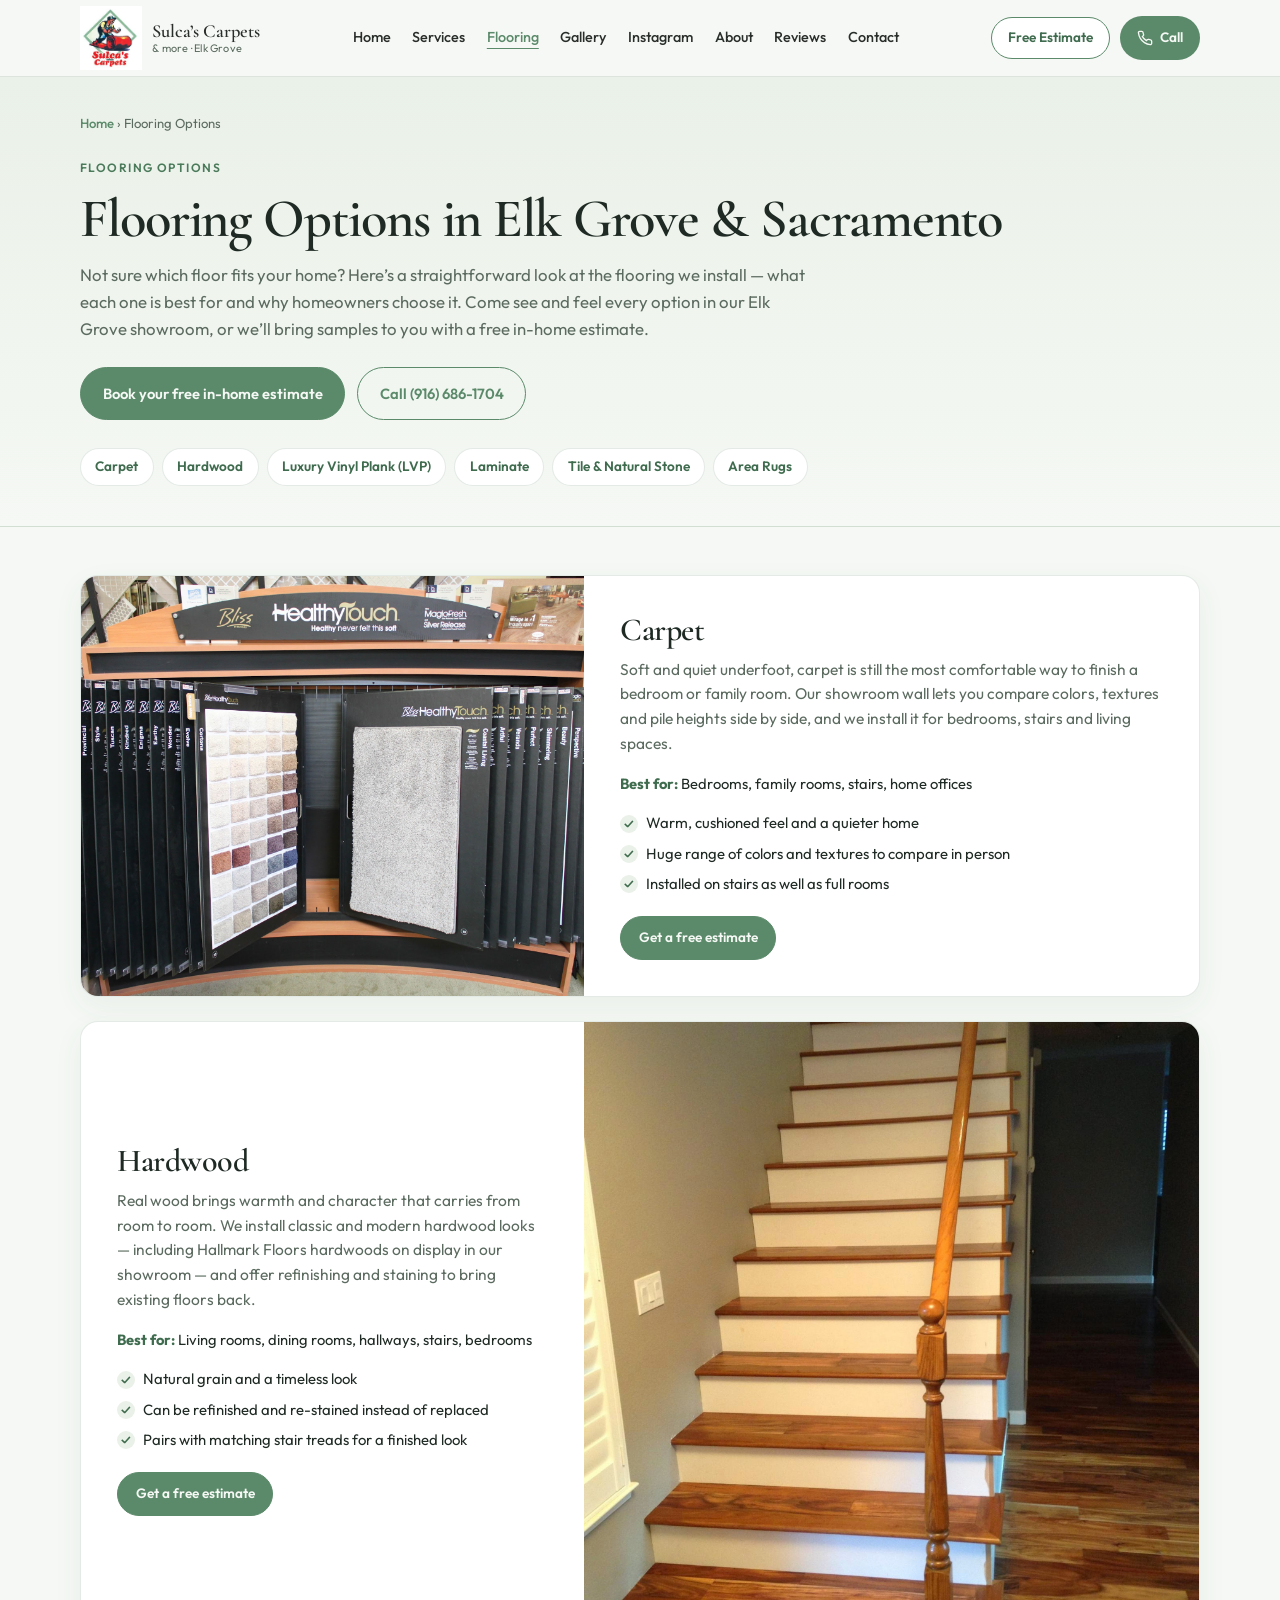
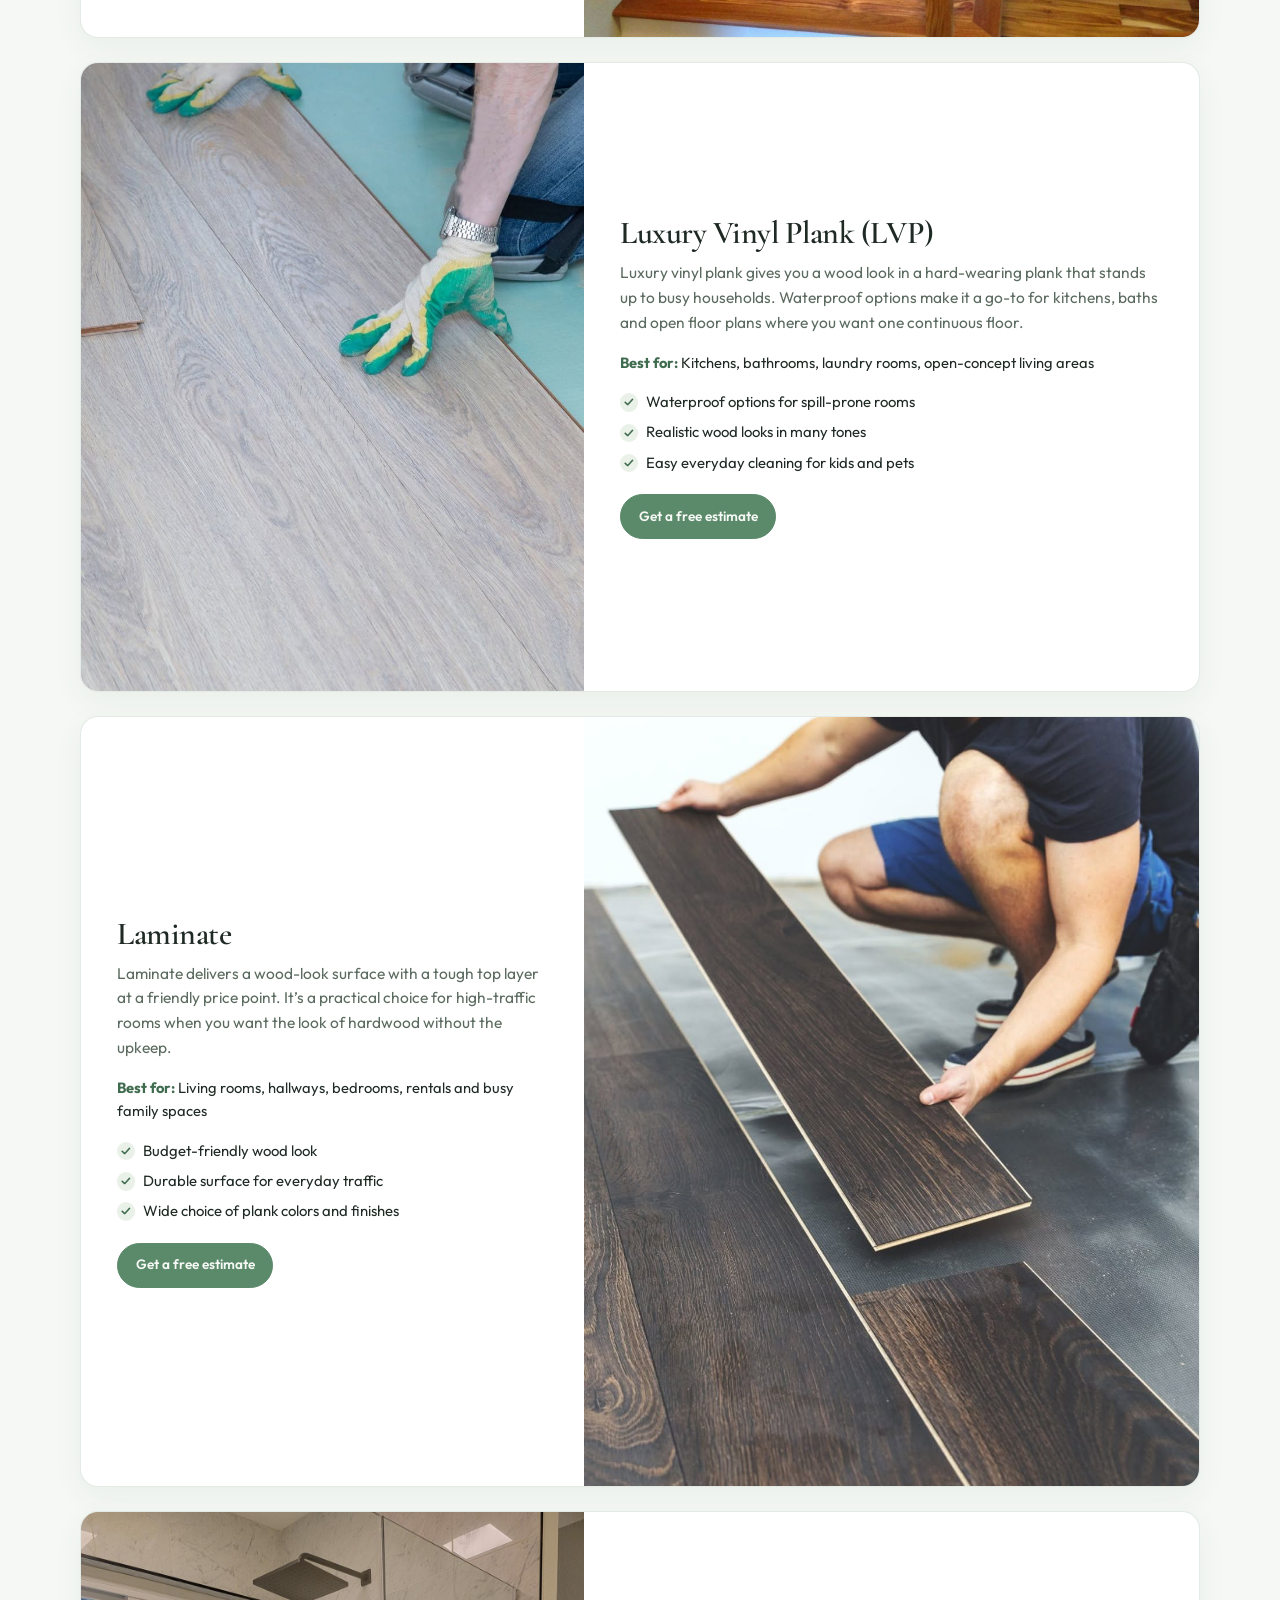
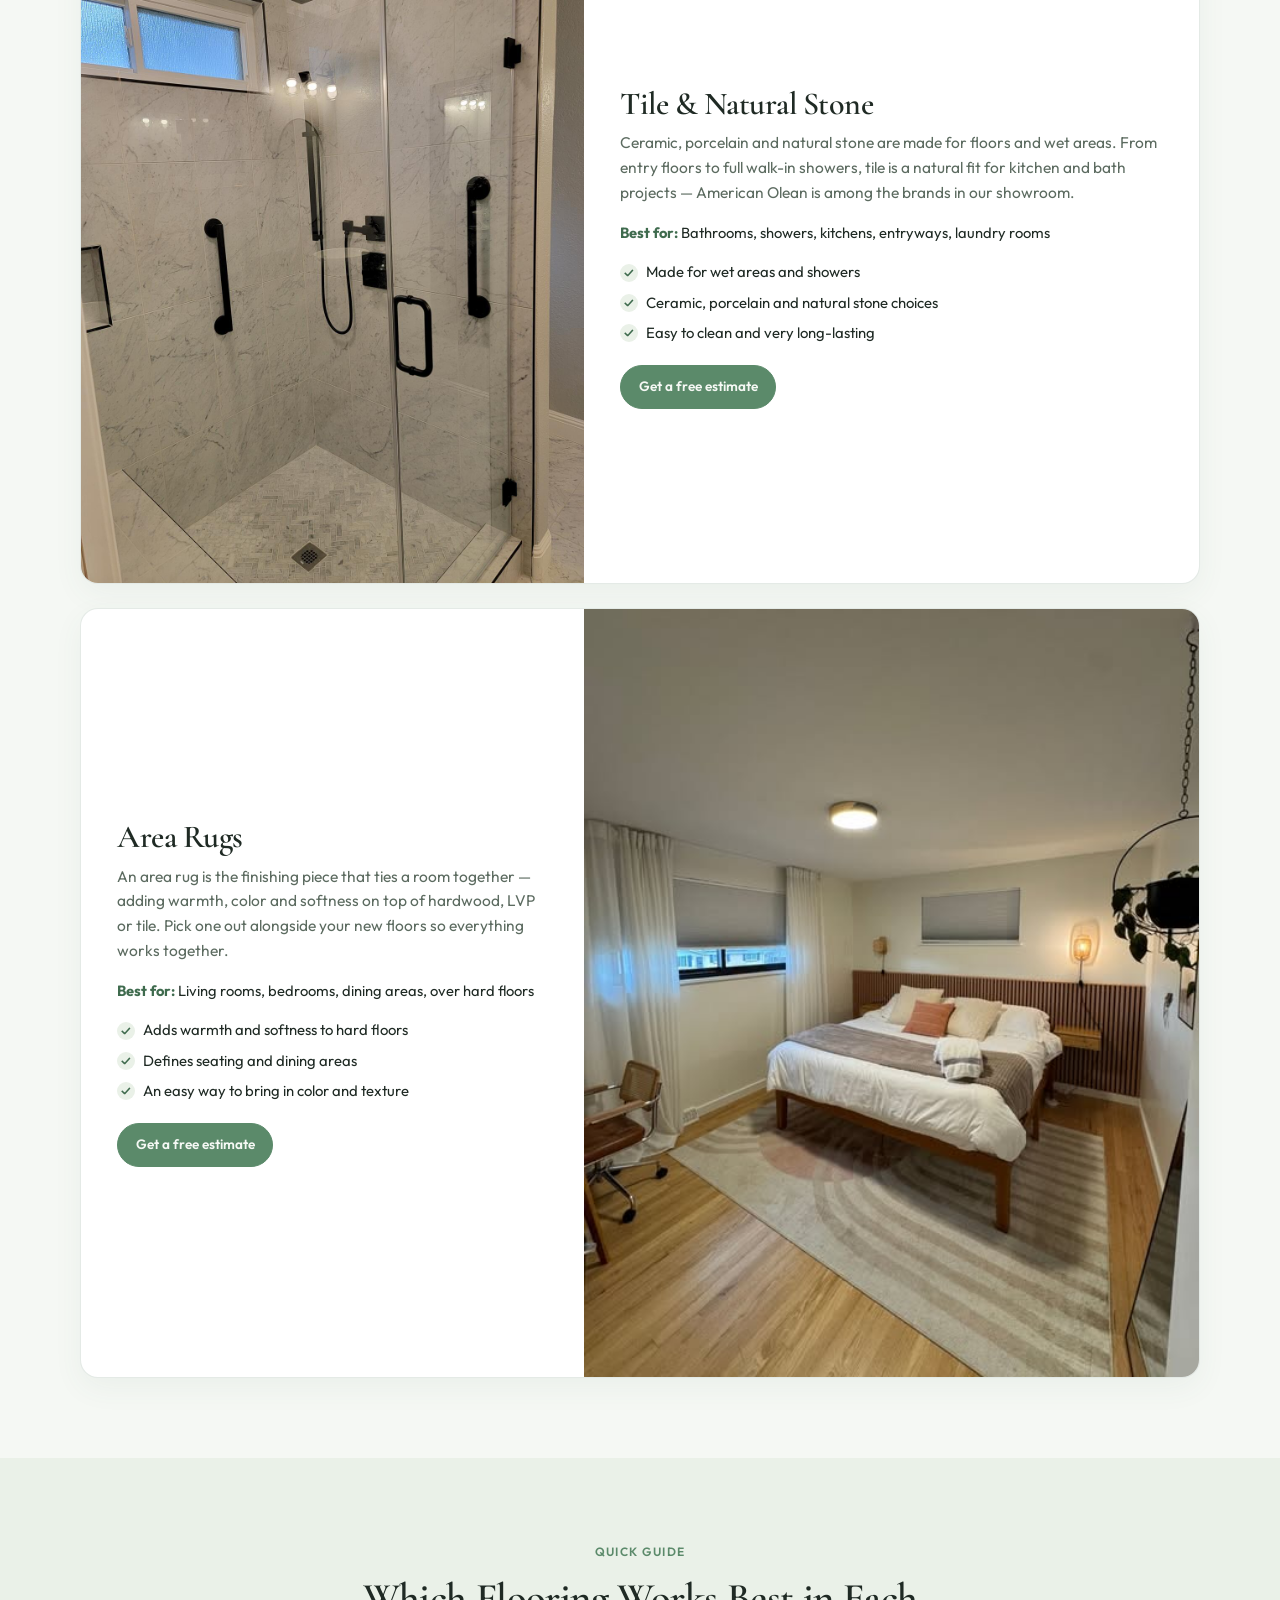
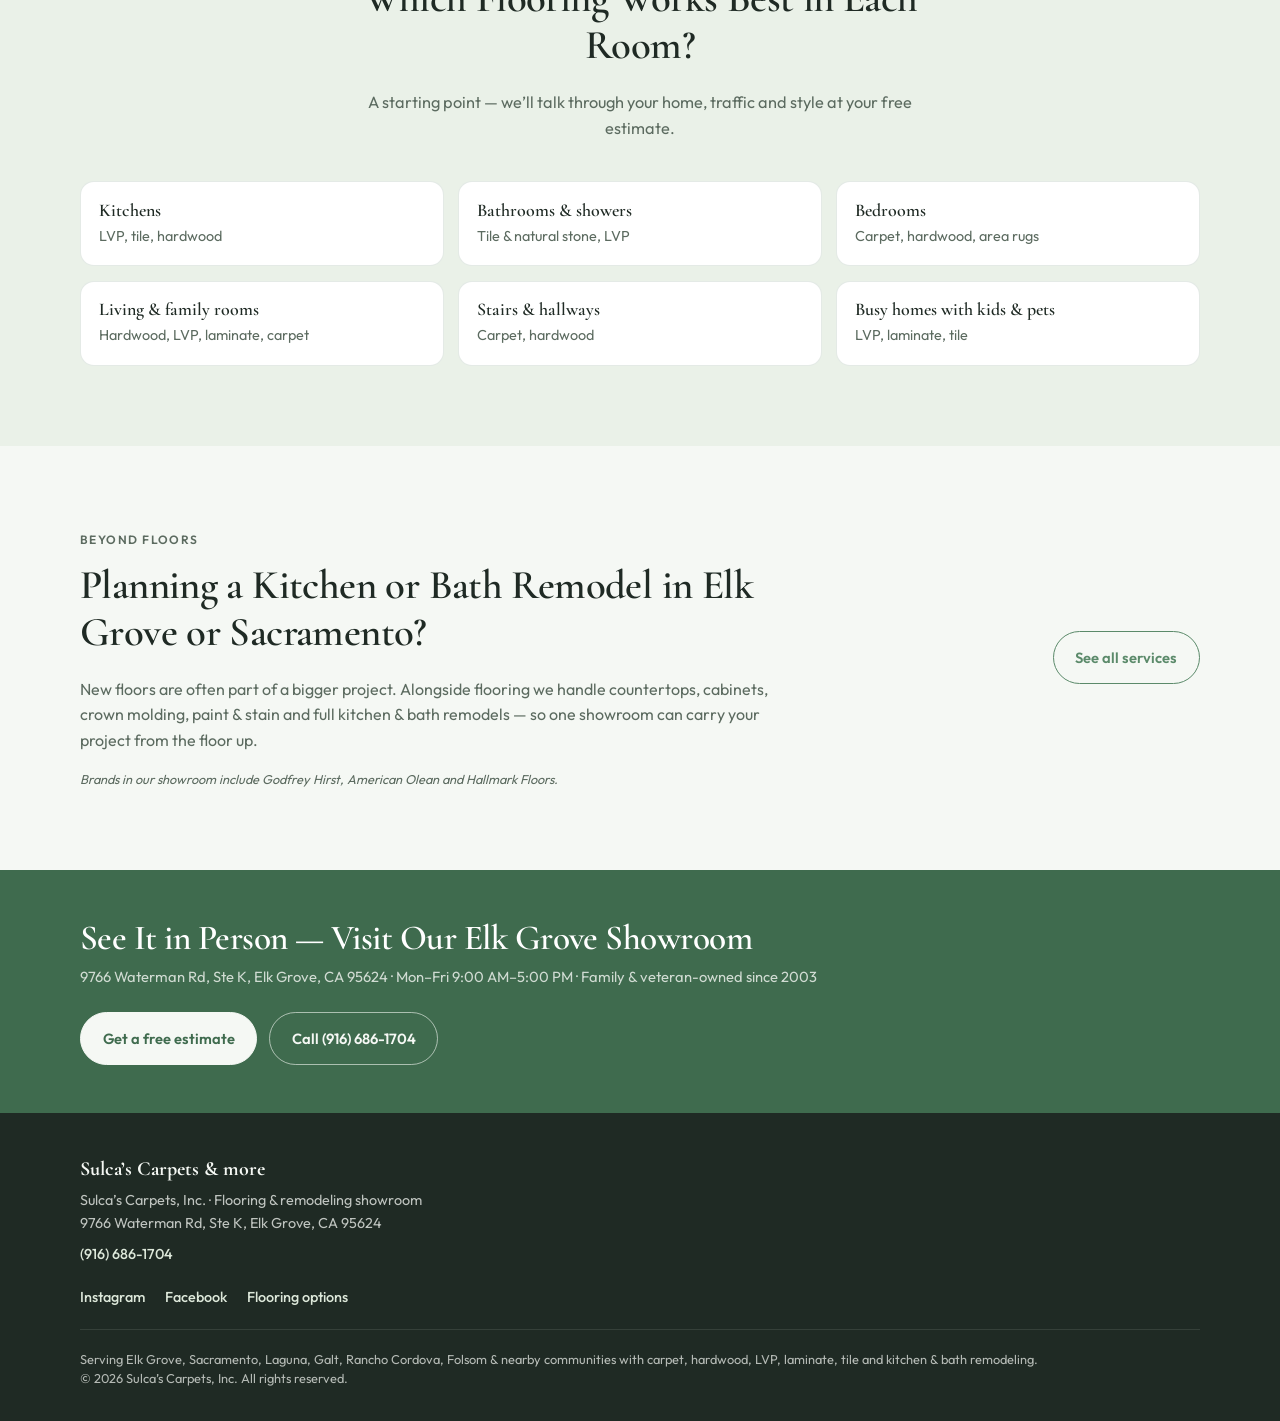
==== commit 3a6bf248: "Broaden service-area wording to Elk Grove & Sacramento" ====
--- a/flooring.html
+++ b/flooring.html
@@ -178,7 +178,7 @@
   <link rel="preconnect" href="https://fonts.googleapis.com" />
   <link rel="preconnect" href="https://fonts.gstatic.com" crossorigin />
   <link href="https://fonts.googleapis.com/css2?family=Cormorant+Garamond:ital,wght@0,500;0,600;0,700;1,500;1,600&family=Outfit:wght@300;400;500;600;700&display=swap" rel="stylesheet" />
-  <link rel="stylesheet" href="styles.css?v=cta1" />
+  <link rel="stylesheet" href="styles.css?v=cta4" />
 </head>
 <body>
   <!-- Sticky header -->
@@ -200,11 +200,11 @@
         <a href="index.html#instagram">Instagram</a>
         <a href="index.html#about">About</a>
         <a href="index.html#reviews">Reviews</a>
-        <a href="index.html#contact">Contact</a>
+        <a href="./#estimateForm">Contact</a>
       </nav>
 
       <div class="header-actions">
-        <a class="btn btn-estimate" href="index.html#contact">Free Estimate</a>
+        <a class="btn btn-estimate" href="./#estimateForm">Free Estimate</a>
         <a class="btn btn-call" href="tel:+19166861704">
           <svg width="16" height="16" viewBox="0 0 24 24" fill="none" stroke="currentColor" stroke-width="2" aria-hidden="true"><path d="M22 16.92v3a2 2 0 0 1-2.18 2 19.79 19.79 0 0 1-8.63-3.07 19.5 19.5 0 0 1-6-6 19.79 19.79 0 0 1-3.07-8.67A2 2 0 0 1 4.11 2h3a2 2 0 0 1 2 1.72c.127.96.361 1.903.7 2.81a2 2 0 0 1-.45 2.11L8.09 9.91a16 16 0 0 0 6 6l1.27-1.27a2 2 0 0 1 2.11-.45c.907.339 1.85.573 2.81.7A2 2 0 0 1 22 16.92z"/></svg>
           Call
@@ -223,8 +223,8 @@
       <a href="index.html#instagram">Instagram</a>
       <a href="index.html#about">About</a>
       <a href="index.html#reviews">Reviews</a>
-      <a href="index.html#contact">Contact</a>
-      <a class="btn btn-outline btn-block" href="index.html#contact">Book a free in-home estimate</a>
+      <a href="./#estimateForm">Contact</a>
+      <a class="btn btn-outline btn-block" href="./#estimateForm">Book a free in-home estimate</a>
       <a class="btn btn-primary btn-block" href="tel:+19166861704">Call (916) 686-1704</a>
     </nav>
   </header>
@@ -244,7 +244,7 @@
           samples to you with a free in-home estimate.
         </p>
         <div class="page-hero-ctas">
-          <a class="btn btn-primary" href="index.html#contact">Book your free in-home estimate</a>
+          <a class="btn btn-primary" href="./#estimateForm">Book your free in-home estimate</a>
           <a class="btn btn-outline" href="tel:+19166861704">Call (916) 686-1704</a>
         </div>
         <nav class="floor-chips" aria-label="Flooring types">
@@ -274,7 +274,7 @@
                 <li>Huge range of colors and textures to compare in person</li>
                 <li>Installed on stairs as well as full rooms</li>
             </ul>
-            <a class="btn btn-primary btn-sm" href="index.html#contact">Get a free estimate</a>
+            <a class="btn btn-primary btn-sm" href="./#estimateForm">Get a free estimate</a>
           </div>
         </article>
         <article class="floor-card" id="hardwood">
@@ -290,7 +290,7 @@
                 <li>Can be refinished and re-stained instead of replaced</li>
                 <li>Pairs with matching stair treads for a finished look</li>
             </ul>
-            <a class="btn btn-primary btn-sm" href="index.html#contact">Get a free estimate</a>
+            <a class="btn btn-primary btn-sm" href="./#estimateForm">Get a free estimate</a>
           </div>
         </article>
         <article class="floor-card" id="lvp">
@@ -306,7 +306,7 @@
                 <li>Realistic wood looks in many tones</li>
                 <li>Easy everyday cleaning for kids and pets</li>
             </ul>
-            <a class="btn btn-primary btn-sm" href="index.html#contact">Get a free estimate</a>
+            <a class="btn btn-primary btn-sm" href="./#estimateForm">Get a free estimate</a>
           </div>
         </article>
         <article class="floor-card" id="laminate">
@@ -322,7 +322,7 @@
                 <li>Durable surface for everyday traffic</li>
                 <li>Wide choice of plank colors and finishes</li>
             </ul>
-            <a class="btn btn-primary btn-sm" href="index.html#contact">Get a free estimate</a>
+            <a class="btn btn-primary btn-sm" href="./#estimateForm">Get a free estimate</a>
           </div>
         </article>
         <article class="floor-card" id="tile">
@@ -338,7 +338,7 @@
                 <li>Ceramic, porcelain and natural stone choices</li>
                 <li>Easy to clean and very long-lasting</li>
             </ul>
-            <a class="btn btn-primary btn-sm" href="index.html#contact">Get a free estimate</a>
+            <a class="btn btn-primary btn-sm" href="./#estimateForm">Get a free estimate</a>
           </div>
         </article>
         <article class="floor-card" id="area-rugs">
@@ -354,7 +354,7 @@
                 <li>Defines seating and dining areas</li>
                 <li>An easy way to bring in color and texture</li>
             </ul>
-            <a class="btn btn-primary btn-sm" href="index.html#contact">Get a free estimate</a>
+            <a class="btn btn-primary btn-sm" href="./#estimateForm">Get a free estimate</a>
           </div>
         </article>
       </div>
@@ -384,7 +384,7 @@
       <div class="container remodel-note">
         <div>
           <p class="eyebrow">Beyond floors</p>
-          <h2>Planning a Kitchen or Bath Remodel in Elk Grove?</h2>
+          <h2>Planning a Kitchen or Bath Remodel in Elk Grove or Sacramento?</h2>
           <p>
             New floors are often part of a bigger project. Alongside flooring we handle countertops, cabinets, crown molding,
             paint &amp; stain and full kitchen &amp; bath remodels — so one showroom can carry your project from the floor up.
@@ -403,7 +403,7 @@
           <p>9766 Waterman Rd, Ste K, Elk Grove, CA 95624 · Mon–Fri 9:00 AM–5:00 PM · Family &amp; veteran-owned since 2003</p>
         </div>
         <div class="cta-band-actions">
-          <a class="btn btn-light" href="index.html#contact">Get a free estimate</a>
+          <a class="btn btn-light" href="./#estimateForm">Get a free estimate</a>
           <a class="btn btn-outline-light" href="tel:+19166861704">Call (916) 686-1704</a>
         </div>
       </div>
@@ -431,6 +431,6 @@
   </footer>
 
 
-  <script src="script.js?v=cta1"></script>
+  <script src="script.js?v=cta4"></script>
 </body>
 </html>
--- a/styles.css
+++ b/styles.css
@@ -1009,104 +1009,43 @@
 .nav-mobile .btn-block + .btn-block { margin-top: 0.5rem; }
 .nav-mobile .btn-outline { margin-top: 0.5rem; }
 
-/* Hero tweaks */
-.hero-content { display: flex; flex-direction: column; }
-.hero-content > * { min-width: 0; }
-.hero-sub { margin-bottom: 1.4rem; }
-
-.hero-estimate {
-  position: relative;
-  background: var(--white);
-  border: 1px solid var(--line);
-  border-radius: 16px;
-  box-shadow: 0 18px 44px rgba(31, 42, 36, 0.12);
-  padding: 1.15rem 1.15rem 1rem;
-  margin: 0 0 1.5rem;
-}
-.hero-estimate::before {
-  content: "";
-  position: absolute;
-  inset: 0 auto 0 0;
-  width: 5px;
-  border-radius: 16px 0 0 16px;
-  background: var(--forest);
-}
-.hero-estimate-head h2 {
-  font-size: 1.4rem;
-  margin: 0 0 0.15rem;
-  color: var(--forest-deep);
-}
-.hero-estimate-head p {
-  font-size: 0.85rem;
+/* Hero tweaks (v=cta2: buttons instead of hero form) */
+.hero-kicker {
+  display: block;
+  font-family: var(--font-sans);
+  font-size: 0.78rem;
+  font-weight: 600;
+  font-style: normal;
+  letter-spacing: 0.14em;
+  text-transform: uppercase;
+  color: var(--forest);
+  line-height: 1.4;
+  margin-bottom: 0.7rem;
+}
+.hero-sub { margin-bottom: 1.6rem; }
+.hero-ctas { margin-bottom: 0.75rem; }
+.hero-ctas .btn { padding: 0.95rem 1.5rem; }
+.hero-call {
+  font-size: 0.9rem;
   color: var(--muted);
-  margin: 0 0 0.85rem;
-}
-.hero-estimate-grid {
-  display: grid;
-  grid-template-columns: 1fr;
-  gap: 0.6rem;
-}
-.hero-estimate label {
-  display: flex;
-  flex-direction: column;
-  gap: 0.25rem;
-  font-size: 0.78rem;
-  font-weight: 600;
-  color: var(--charcoal);
-}
-.hero-estimate input,
-.hero-estimate select {
-  font: inherit;
-  font-size: 0.95rem;
-  font-weight: 400;
-  padding: 0.65rem 0.8rem;
-  border: 1px solid var(--line);
-  border-radius: 10px;
-  background: var(--cream);
-  color: var(--ink);
-  width: 100%;
-  min-width: 0;
-}
-.hero-estimate input:focus,
-.hero-estimate select:focus {
-  outline: 2px solid var(--moss);
-  outline-offset: 1px;
-  border-color: var(--forest);
-}
-.hero-estimate input.is-invalid,
-.hero-estimate select.is-invalid { border-color: #b3261e; background: #fff6f5; }
-.hero-estimate .req { color: var(--forest-deep); }
-.hero-estimate-btn { border-radius: 10px; width: 100%; padding: 0.8rem 1rem; }
-.hero-estimate button[disabled] { opacity: 0.65; cursor: progress; }
-.hero-estimate-alt {
-  margin: 0.75rem 0 0;
-  font-size: 0.85rem;
-  color: var(--muted);
-  display: flex;
-  flex-wrap: wrap;
-  gap: 0.25rem 0.5rem;
-}
-.hero-estimate-alt a { font-weight: 600; }
-
-@media (max-width: 820px) {
-  .hero { padding-top: 1.75rem; }
-  .hero-badge { margin-bottom: 1rem; }
-  .hero h1 { font-size: clamp(2.1rem, 9vw, 2.6rem); margin-bottom: 1rem; }
-  /* Estimate card right under the headline on phones; intro copy follows it */
-  .hero-estimate { order: 3; }
-  .hero-sub { order: 4; font-size: 0.98rem; }
-  .hero-address { order: 5; }
-}
-@media (min-width: 560px) {
-  .hero-estimate-grid { grid-template-columns: 1fr 1fr; }
-  .hero-estimate-btn { align-self: end; }
+  margin: 0 0 1.75rem;
+}
+.hero-call a { font-weight: 600; }
+
+@media (max-width: 768px) {
+  .hero { padding-top: 2rem; }
+  .hero-content { text-align: center; margin-inline: auto; }
+  .hero-badge { justify-content: center; flex-direction: column; gap: 0.55rem; }
+  .hero h1 { font-size: clamp(2.5rem, 11vw, 3.1rem); }
+  .hero-sub { margin-inline: auto; }
+  .hero-ctas { flex-direction: column; }
+  .hero-ctas .btn { width: 100%; }
+  .hero-address { justify-content: center; text-align: left; }
 }
 @media (min-width: 821px) {
-  .hero { padding: 2.25rem 0 3.5rem; }
-  .hero h1 { font-size: clamp(2.6rem, 4.3vw, 3.35rem); margin-bottom: 0.9rem; }
-  .hero-layout { align-items: start; }
-  .hero-media { margin-top: 0.5rem; }
-  .hero-photo { max-height: 620px; }
+  .hero { padding: 3rem 0 4rem; }
+  .hero-layout { align-items: center; }
+  .hero h1 { font-size: clamp(3rem, 5.2vw, 4.3rem); }
 }
 
 /* Stat band (darker, full-width) */
@@ -1178,7 +1117,6 @@
 @media (min-width: 760px) { .steps-grid { grid-template-columns: repeat(3, 1fr); } }
 
 .nav-desktop a[aria-current="page"] { color: var(--forest); text-decoration: underline; text-underline-offset: 6px; }
-@media (max-width: 559px) { .hero-estimate-alt > span[aria-hidden] { display: none; } .hero-estimate-alt { flex-direction: column; } }
 
 /* ============================================================
    Flooring Options page
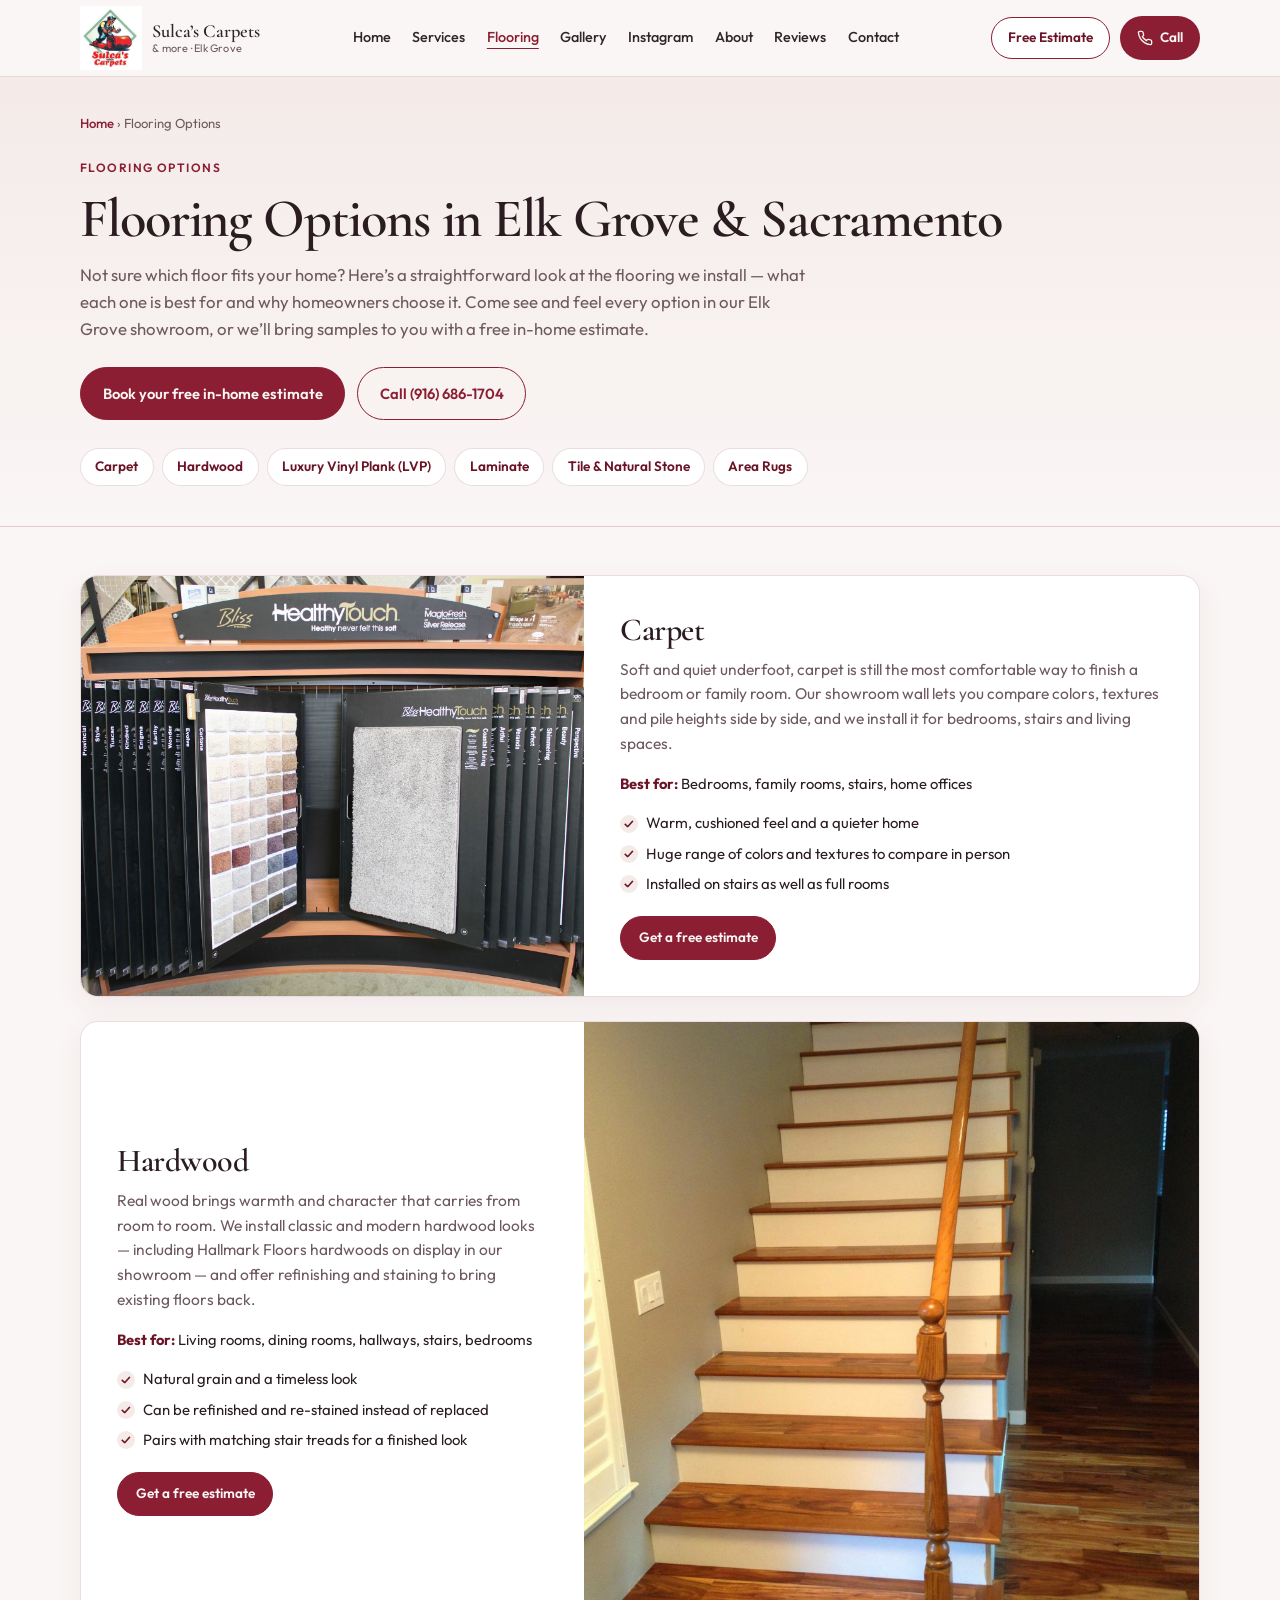
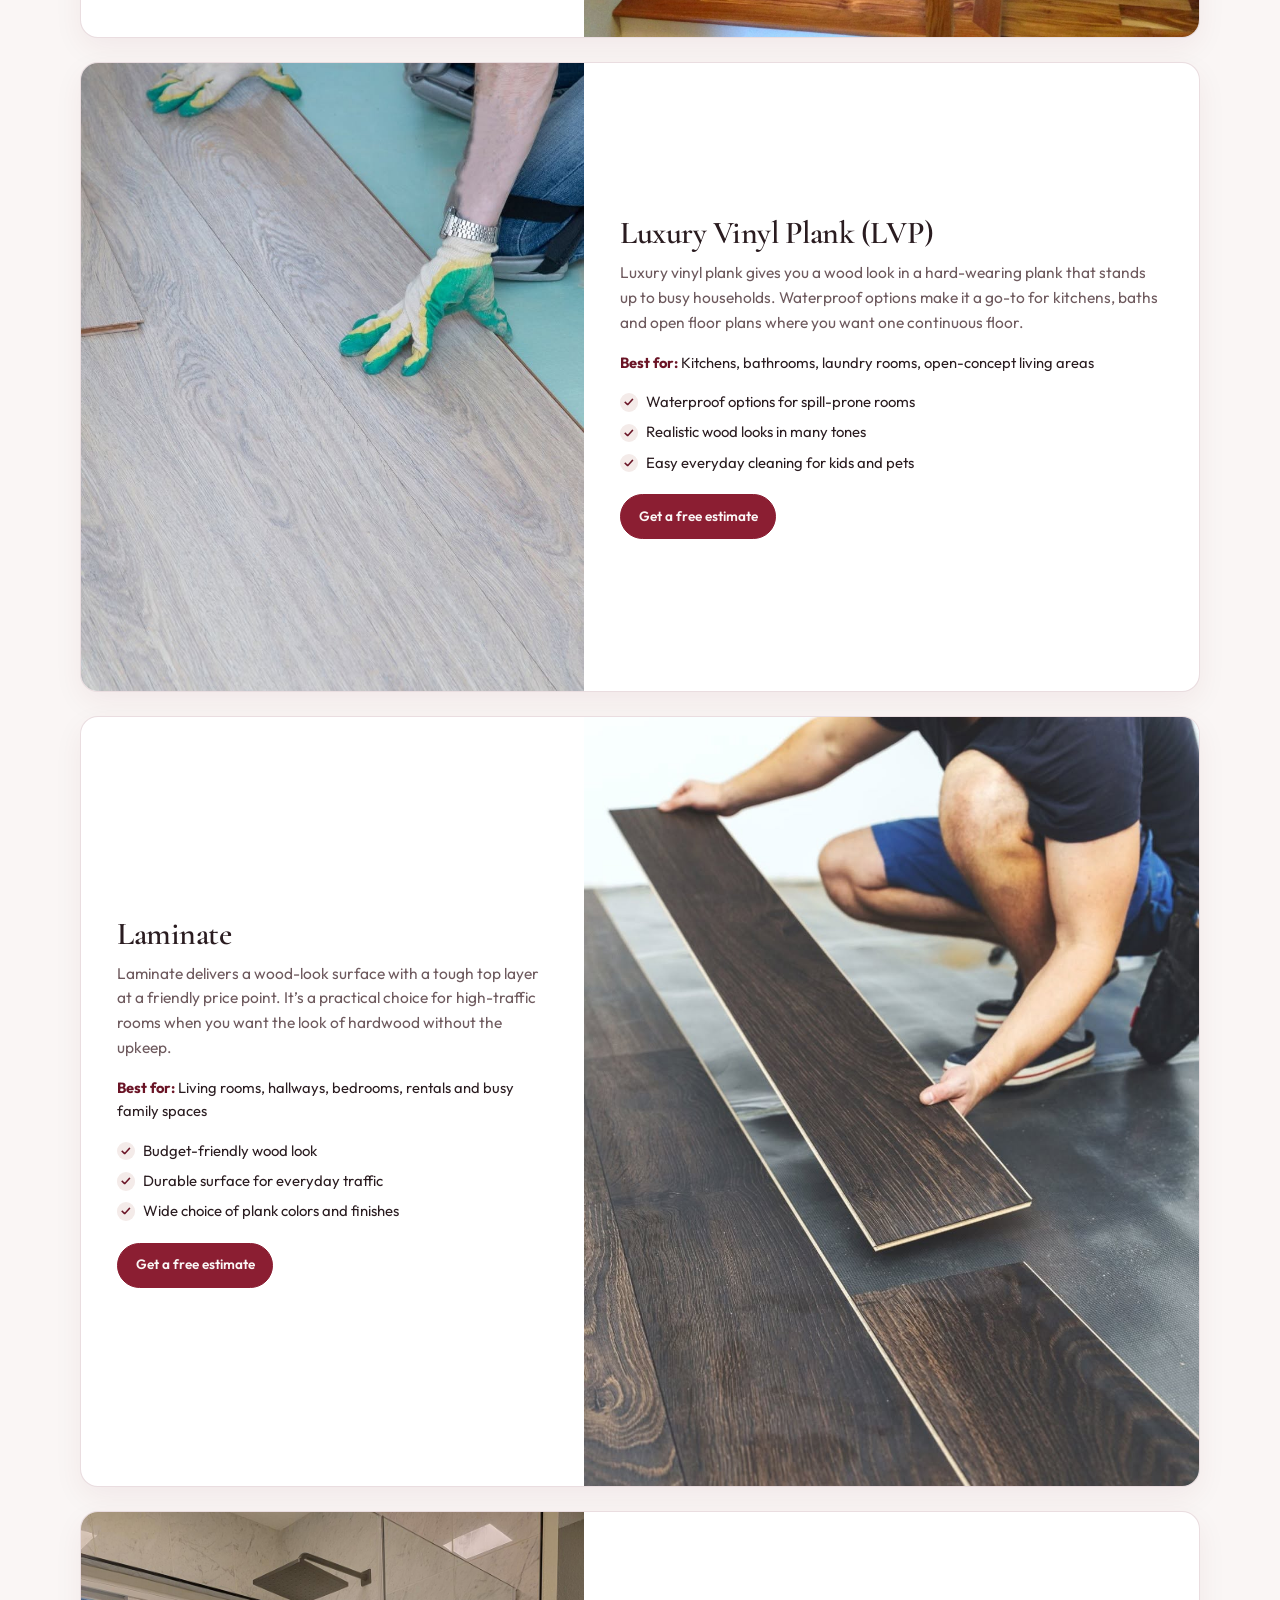
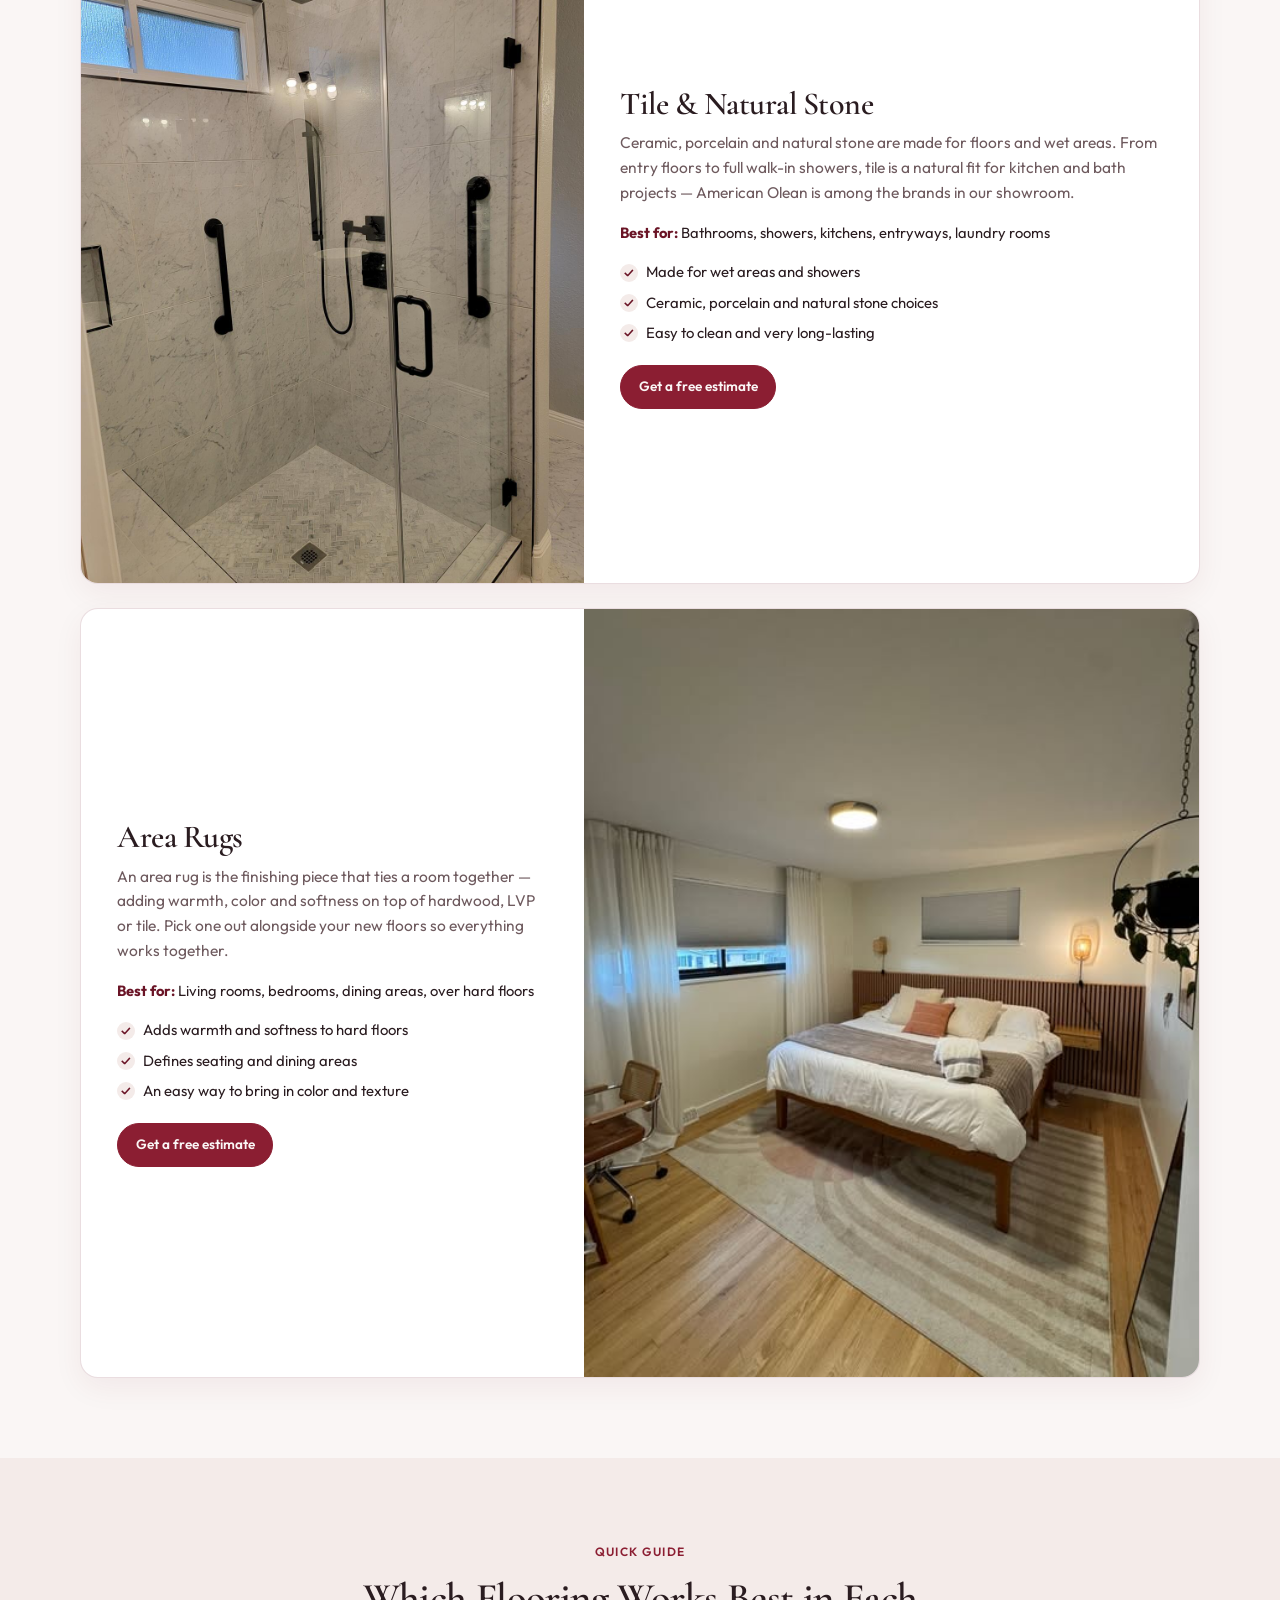
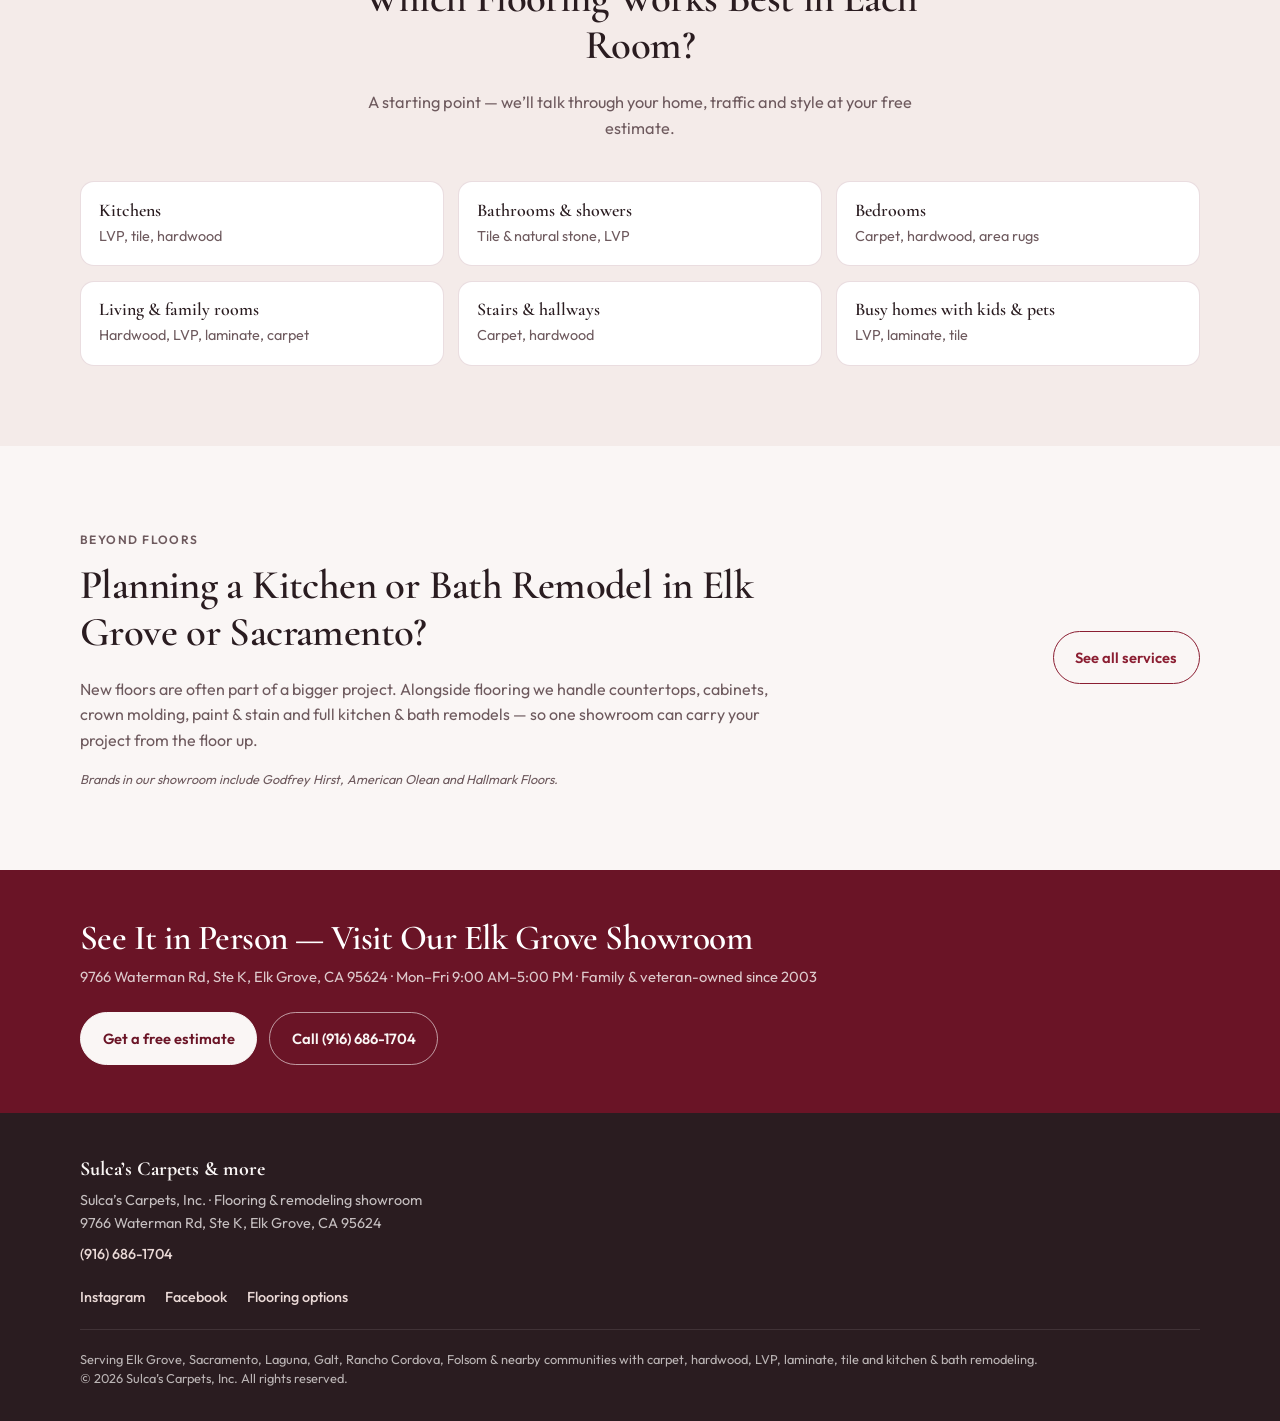
==== commit 3ce4245d: "Burgundy theme to match logo" ====
--- a/flooring.html
+++ b/flooring.html
@@ -30,7 +30,7 @@
   <meta name="twitter:description" content="Carpet, hardwood, LVP, laminate, tile &amp; stone and area rugs — what each floor is best for, from a family-owned Elk Grove showroom since 2003." />
   <meta name="twitter:image" content="https://sulcascarpets.com/images/hero-1.jpg" />
 
-  <meta name="theme-color" content="#3f6b4e" />
+  <meta name="theme-color" content="#8b1e32" />
   <link rel="icon" type="image/png" href="images/logo-sulcas.png" />
   <link rel="apple-touch-icon" href="images/logo-sulcas.png" />
 
@@ -178,7 +178,7 @@
   <link rel="preconnect" href="https://fonts.googleapis.com" />
   <link rel="preconnect" href="https://fonts.gstatic.com" crossorigin />
   <link href="https://fonts.googleapis.com/css2?family=Cormorant+Garamond:ital,wght@0,500;0,600;0,700;1,500;1,600&family=Outfit:wght@300;400;500;600;700&display=swap" rel="stylesheet" />
-  <link rel="stylesheet" href="styles.css?v=cta4" />
+  <link rel="stylesheet" href="styles.css?v=burg1" />
 </head>
 <body>
   <!-- Sticky header -->
@@ -431,6 +431,6 @@
   </footer>
 
 
-  <script src="script.js?v=cta4"></script>
+  <script src="script.js?v=burg1"></script>
 </body>
 </html>
--- a/styles.css
+++ b/styles.css
@@ -1,22 +1,22 @@
 /* Sulca’s Carpets — website styles
-   Light sage green modern theme; soft sage accents, charcoal-green text */
+   Burgundy theme matched to logo; warm cream backgrounds. */
 
 :root {
-  --cream: #f5f8f4;
-  --cream-deep: #eaf1e8;
-  --sand: #dde8da;
-  --oak: #8fae94;
-  --walnut: #4f6656;
-  --charcoal: #2a2e2b;
-  --ink: #1f2a24;
-  --forest: #5b8a6a;
-  --forest-deep: #3f6b4e;
-  --moss: #a9c6a8;
-  --gold: #4a7a5a;
+  --cream: #faf6f5;
+  --cream-deep: #f4ebe9;
+  --sand: #ead9d6;
+  --oak: #c3939a;
+  --walnut: #6b3a42;
+  --charcoal: #2e2627;
+  --ink: #2a1c20;
+  --forest: #8b1e32;
+  --forest-deep: #6a1426;
+  --moss: #dcb4ba;
+  --gold: #8b1e32;
   --white: #ffffff;
-  --muted: #5c6b60;
-  --line: rgba(63, 107, 78, 0.14);
-  --shadow: 0 12px 40px rgba(63, 107, 78, 0.10);
+  --muted: #6e5a5e;
+  --line: rgba(106, 20, 38, 0.14);
+  --shadow: 0 12px 40px rgba(106, 20, 38, 0.10);
   --radius: 14px;
   --header-h: 76px;
   --font-serif: "Cormorant Garamond", Georgia, serif;
@@ -71,7 +71,7 @@
   position: sticky;
   top: 0;
   z-index: 900;
-  background: rgba(245, 248, 244, 0.94);
+  background: rgba(250, 246, 245, 0.94);
   backdrop-filter: blur(14px);
   -webkit-backdrop-filter: blur(14px);
   border-bottom: 1px solid var(--line);
@@ -328,7 +328,7 @@
   letter-spacing: 0.02em;
   padding: 0.5rem 1rem;
   border-radius: 999px;
-  box-shadow: 0 4px 14px rgba(63,107,78,0.25);
+  box-shadow: 0 4px 14px rgba(106,20,38,0.25);
 }
 .hero-badge-pill svg { color: #e8c766; flex: none; }
 .hero-badge-since {
@@ -437,7 +437,7 @@
   border-radius: 10px;
   padding: 1rem 1.15rem;
   min-width: 170px;
-  box-shadow: 0 18px 40px rgba(31, 42, 36, 0.16);
+  box-shadow: 0 18px 40px rgba(42, 28, 32, 0.16);
 }
 .hero-stars {
   color: var(--forest);
@@ -583,7 +583,7 @@
 }
 
 .service-card-cta h3 { color: var(--white); }
-.service-card-cta p { color: rgba(245, 248, 244, 0.8); margin-bottom: 1rem; }
+.service-card-cta p { color: rgba(250, 246, 245, 0.8); margin-bottom: 1rem; }
 .service-card-cta .btn-primary {
   background: var(--cream);
   color: var(--forest-deep);
@@ -849,7 +849,7 @@
 .estimate-form textarea:focus {
   outline: none;
   border-color: var(--forest);
-  box-shadow: 0 0 0 3px rgba(91, 138, 106, 0.25);
+  box-shadow: 0 0 0 3px rgba(139, 30, 50, 0.25);
   background: var(--white);
 }
 
@@ -863,7 +863,7 @@
 /* —— Footer —— */
 .site-footer {
   background: var(--ink);
-  color: rgba(245, 248, 244, 0.75);
+  color: rgba(250, 246, 245, 0.75);
   padding: 2.5rem 0 2rem;
   font-size: 0.9rem;
 }
@@ -899,8 +899,8 @@
 
 .footer-area {
   font-size: 0.8rem;
-  color: rgba(245, 248, 244, 0.7);
-  border-top: 1px solid rgba(245, 248, 244, 0.1);
+  color: rgba(250, 246, 245, 0.7);
+  border-top: 1px solid rgba(250, 246, 245, 0.1);
   padding-top: 1.25rem;
   margin: 0;
   line-height: 1.5;
@@ -1055,7 +1055,7 @@
   padding: 1.6rem 0;
 }
 .trust-strip .trust-value { color: var(--white); }
-.trust-strip .trust-label { color: rgba(245, 248, 244, 0.78); }
+.trust-strip .trust-label { color: rgba(250, 246, 245, 0.78); }
 
 /* Service card links + flooring promo */
 .card-link {
@@ -1153,7 +1153,7 @@
   border: 1px solid var(--line);
   border-radius: 18px;
   overflow: hidden;
-  box-shadow: 0 10px 30px rgba(63, 107, 78, 0.06);
+  box-shadow: 0 10px 30px rgba(106, 20, 38, 0.06);
   scroll-margin-top: calc(var(--header-h) + 16px);
 }
 .floor-card-media img { width: 100%; height: 240px; object-fit: cover; }
@@ -1207,9 +1207,9 @@
 .cta-band { background: var(--forest-deep); color: var(--cream); padding: 3rem 0; }
 .cta-band-inner { display: flex; flex-wrap: wrap; align-items: center; justify-content: space-between; gap: 1.5rem 2rem; }
 .cta-band h2 { color: var(--white); font-size: clamp(1.6rem, 3.5vw, 2.2rem); margin-bottom: 0.4rem; }
-.cta-band p { margin: 0; color: rgba(245, 248, 244, 0.8); font-size: 0.92rem; }
+.cta-band p { margin: 0; color: rgba(250, 246, 245, 0.8); font-size: 0.92rem; }
 .cta-band-actions { display: flex; flex-wrap: wrap; gap: 0.75rem; }
 .btn-light { background: var(--cream); color: var(--forest-deep); border-color: var(--cream); }
 .btn-light:hover { background: var(--white); color: var(--forest-deep); }
-.btn-outline-light { background: transparent; color: var(--cream); border-color: rgba(245, 248, 244, 0.6); }
+.btn-outline-light { background: transparent; color: var(--cream); border-color: rgba(250, 246, 245, 0.6); }
 .btn-outline-light:hover { background: var(--cream); color: var(--forest-deep); }
